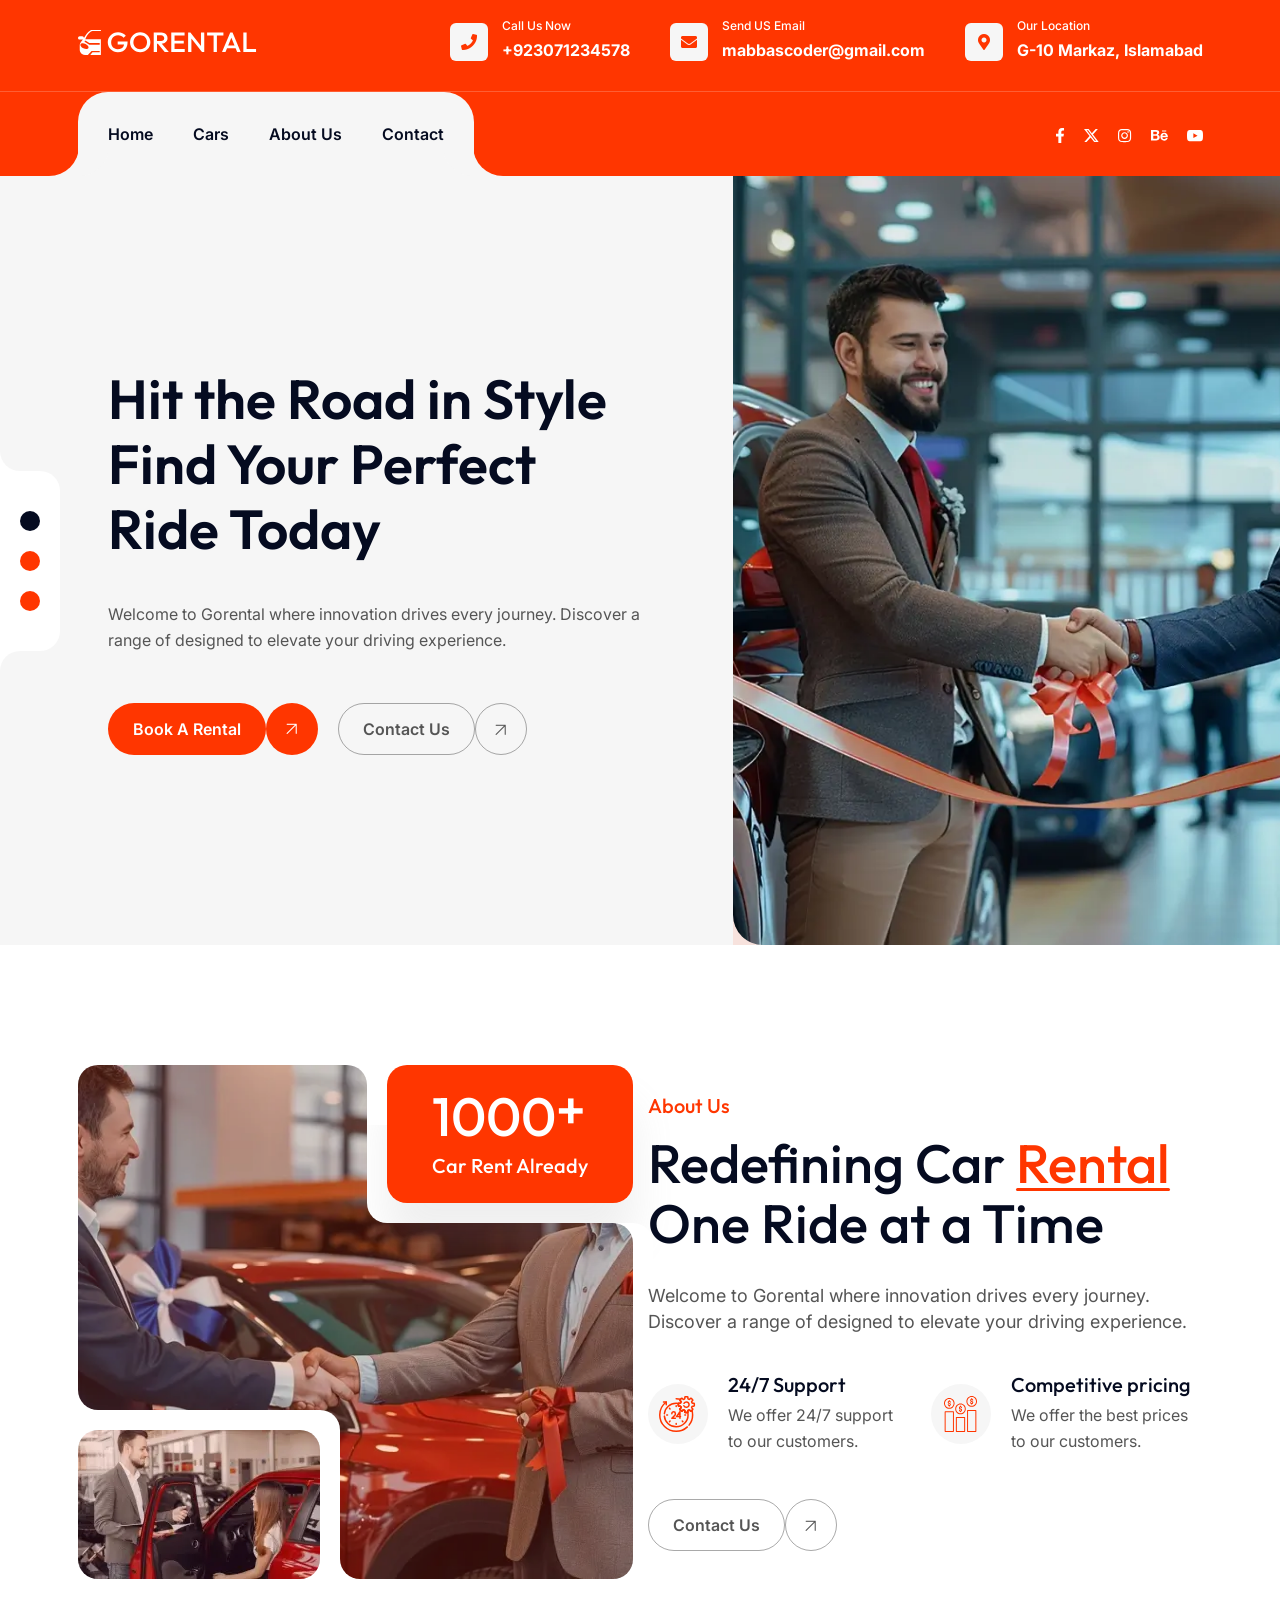
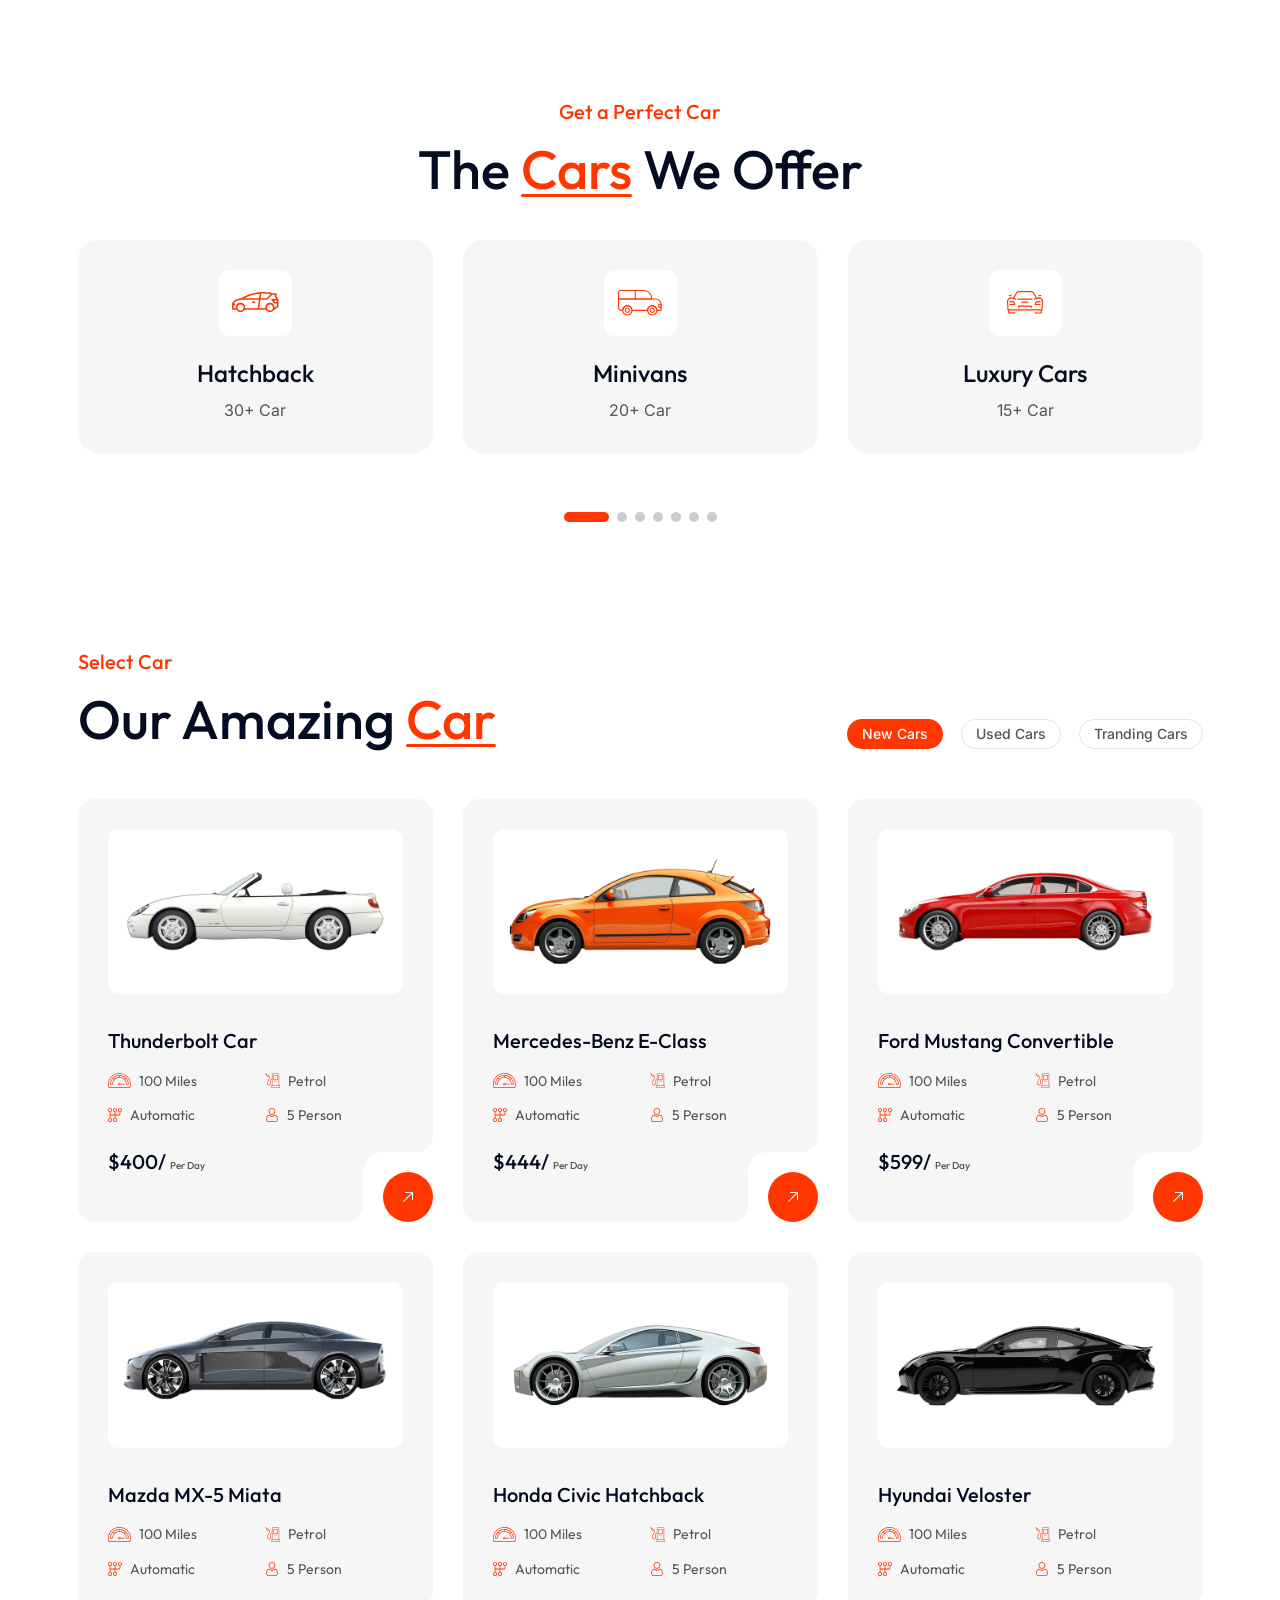
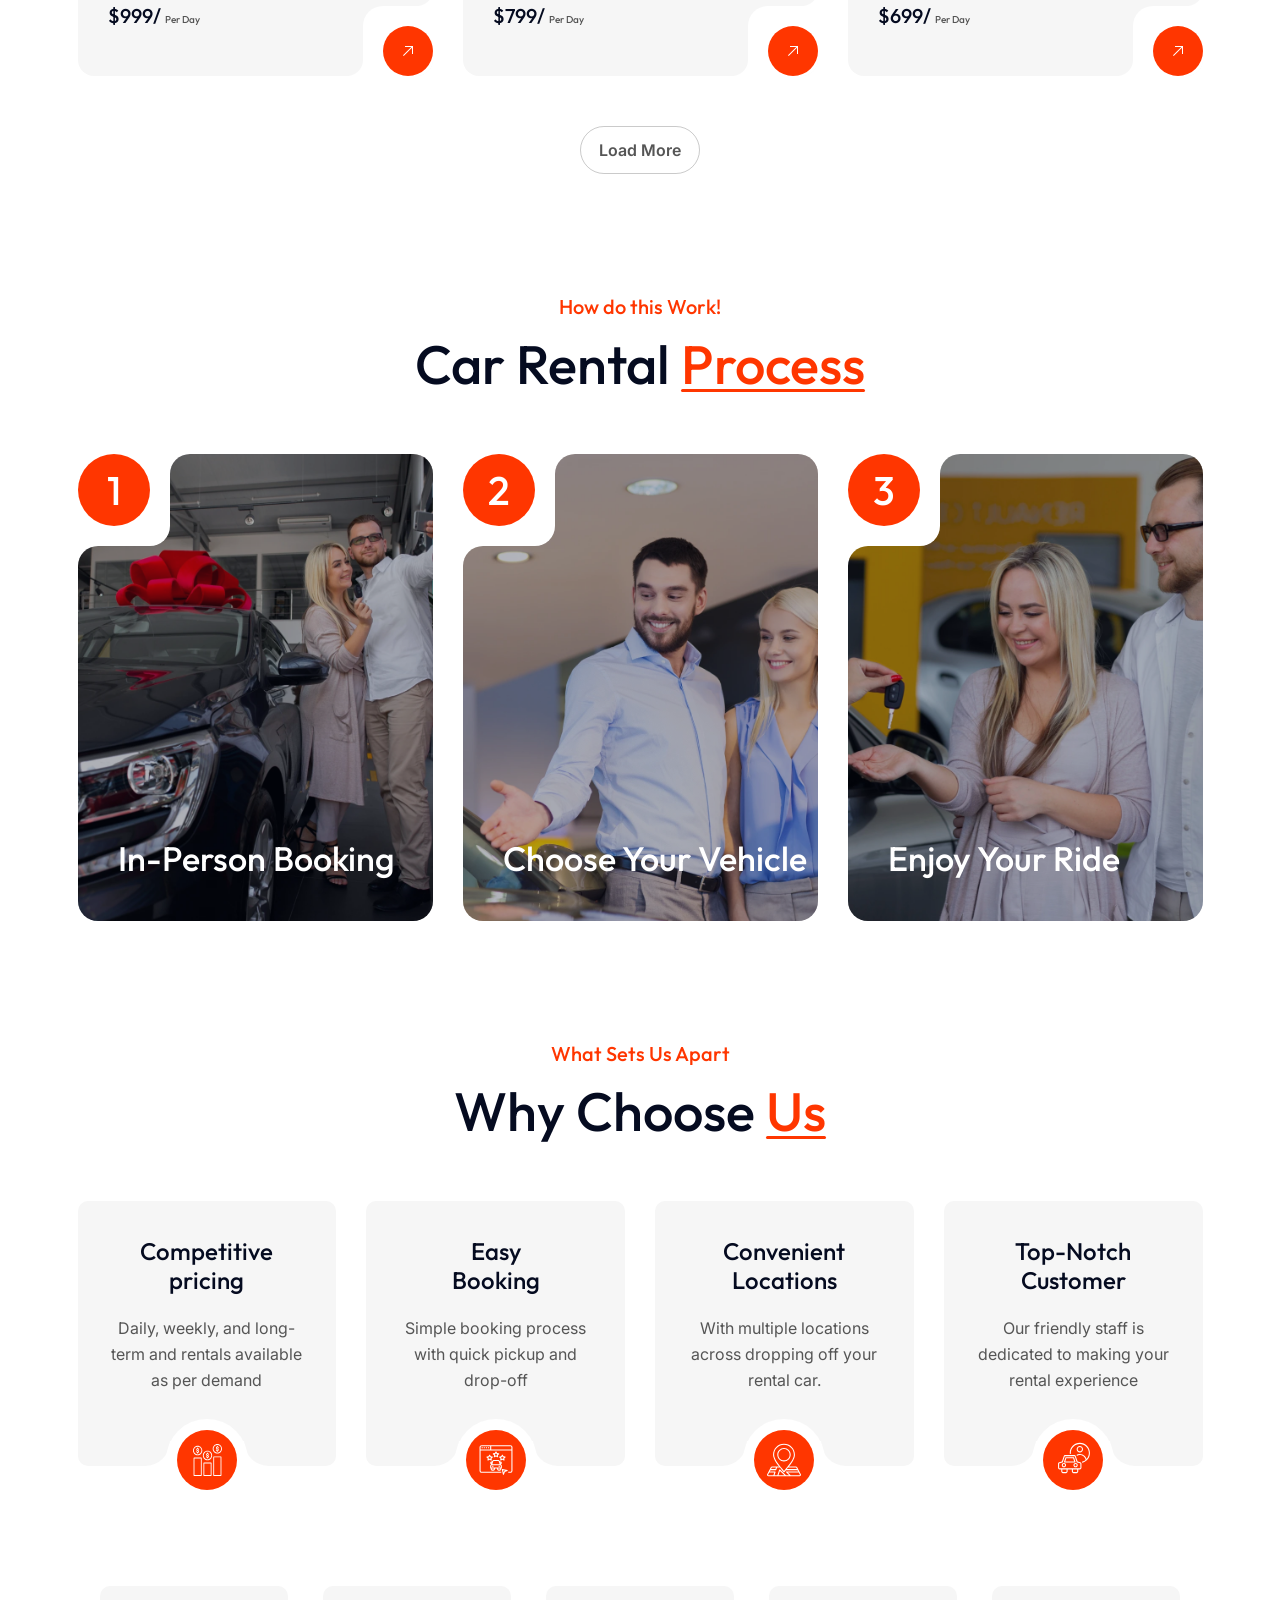
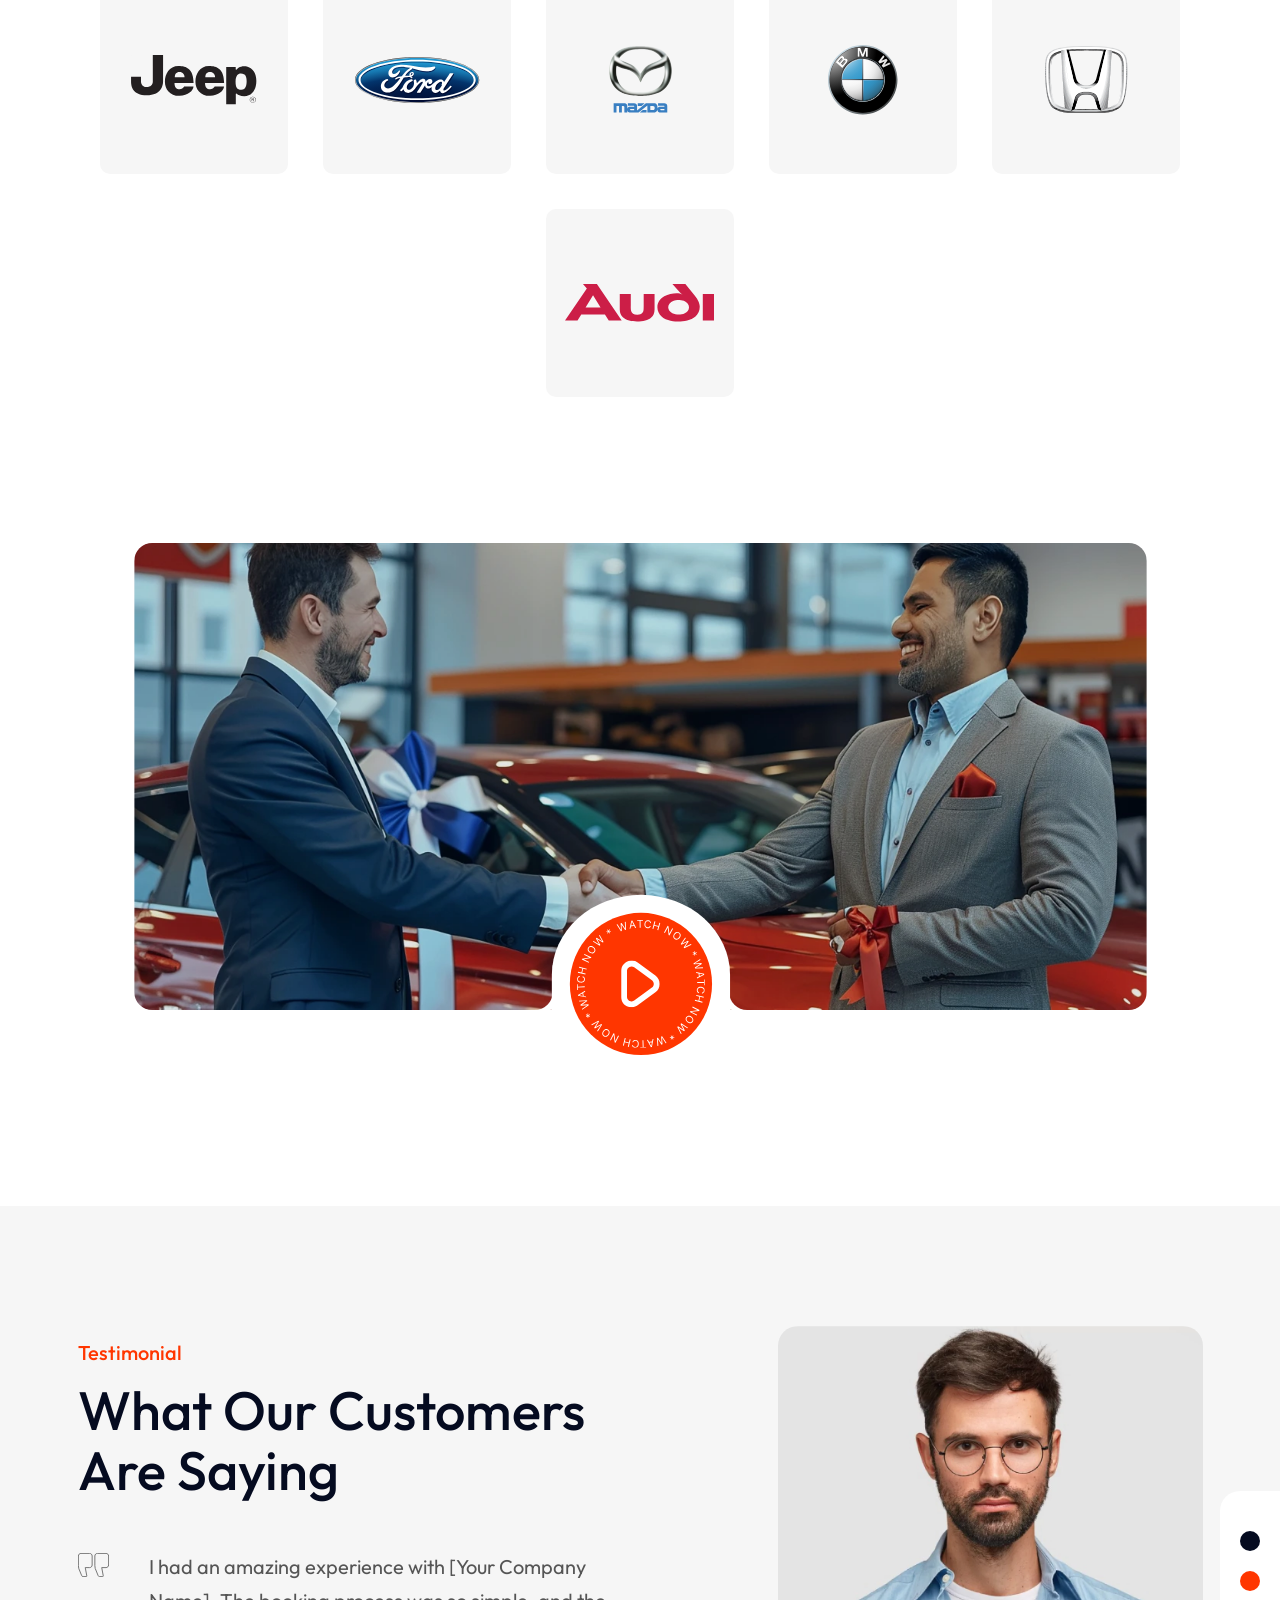
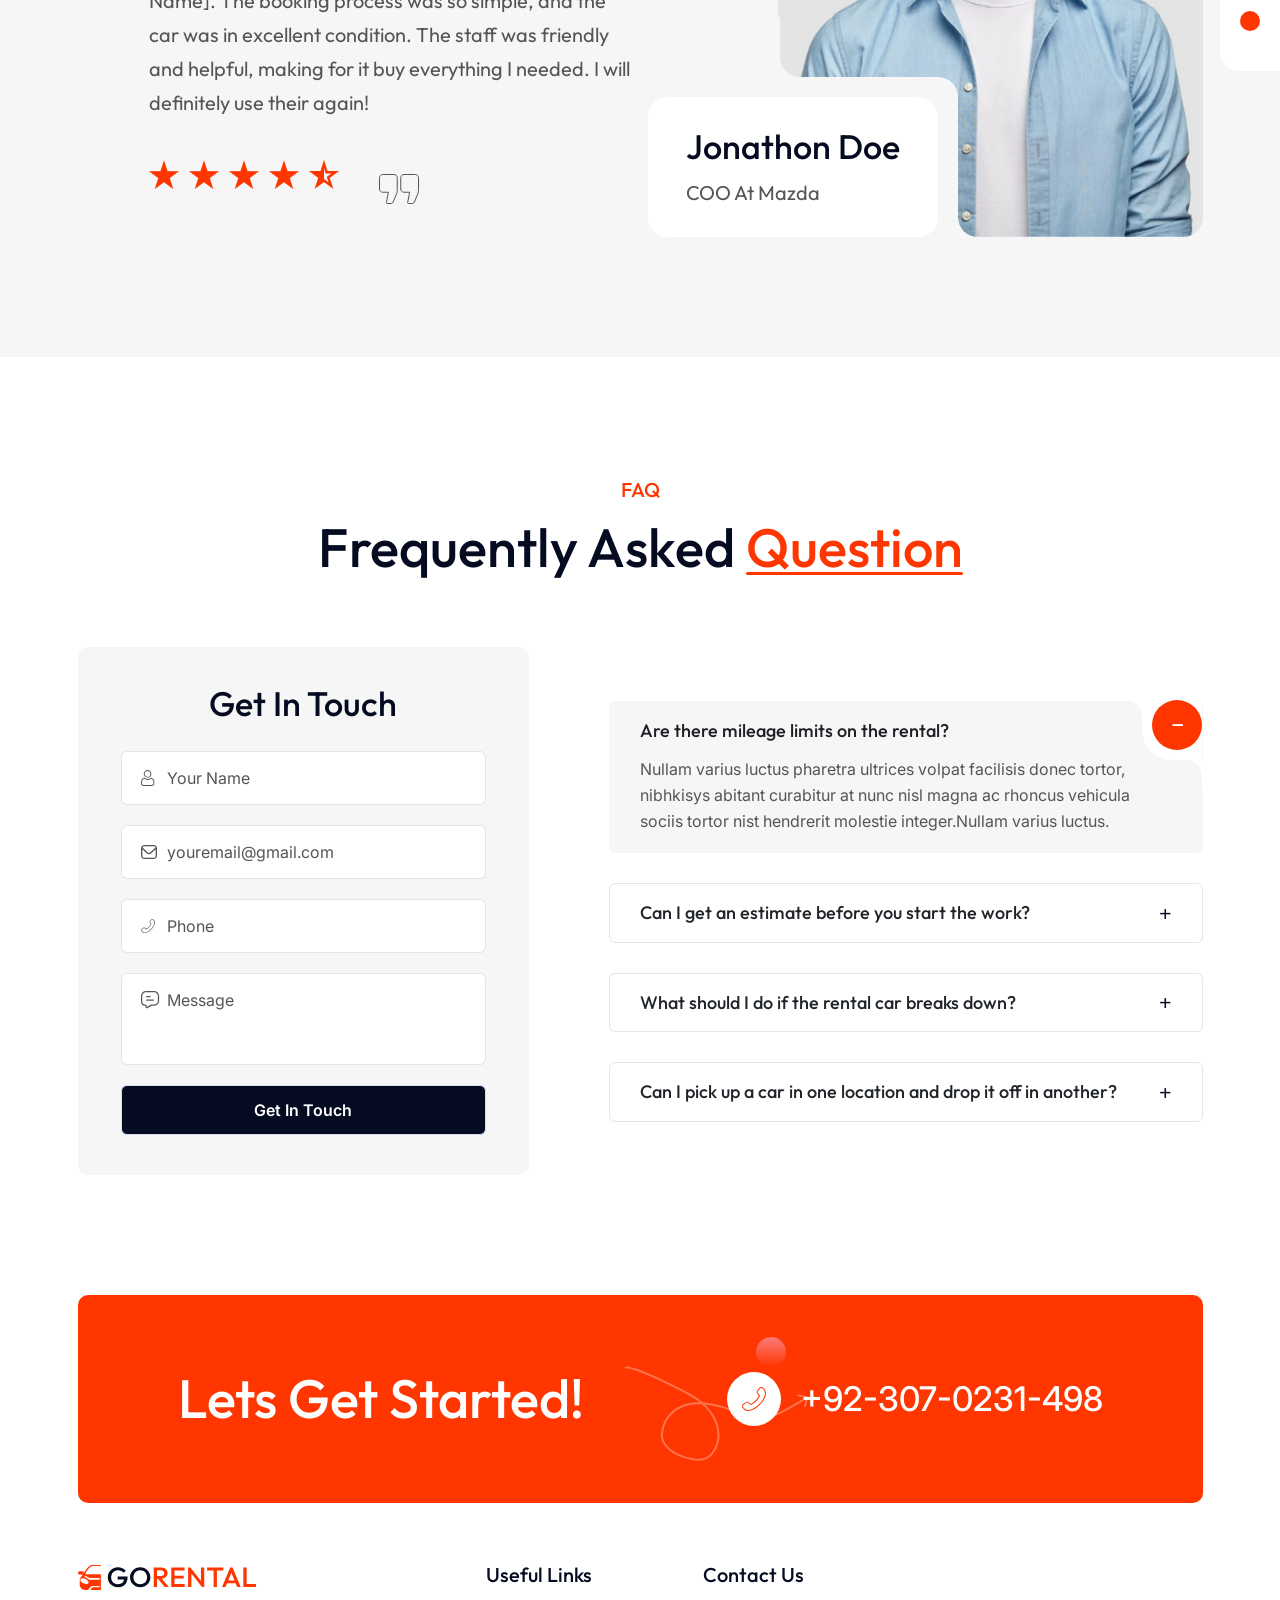
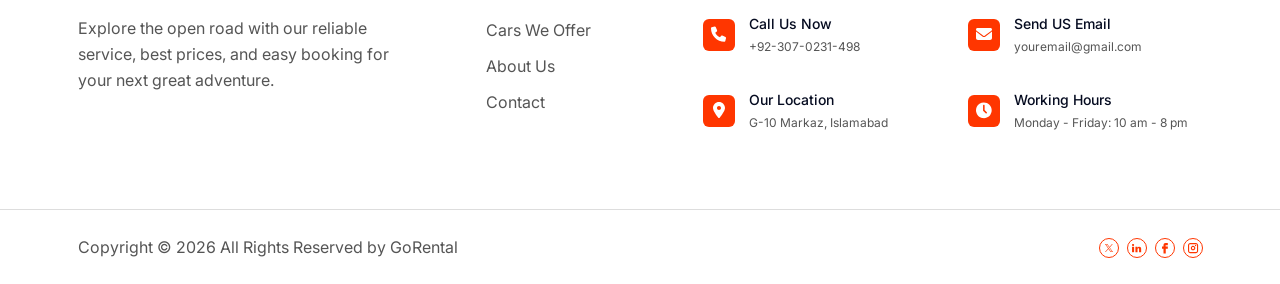
==== index.html @ 8848d8da "optimized folder str" ====
<!DOCTYPE html>
<html lang="en">

<head>
    <meta charset="UTF-8">
    <meta name="viewport" content="width=device-width, initial-scale=1.0">
    <meta name="description"
        content="Your trusted source for expert healthcare services and car information. Providing personalized care, advanced treatments, and reliable car dealing to help you achieve better health.">
    <link rel="shortcut icon" type="image/x-icon" href="images/fav.svg">
    <title>Rent a Car Services</title>
    <link rel="stylesheet" href="css/plugins.css">
    <link rel="stylesheet" href="css/magnifying-popup.css">
    <link rel="stylesheet" href="css/bootstrap.min.css">
    <link rel="stylesheet" href="css/rt-icon.css">
    <link rel="stylesheet" href="css/style.css">
</head>

<body class="home-one">
    <div class="loader-wrapper">
        <div class="loader">
        </div>
        <div class="loader-section section-left"></div>
        <div class="loader-section section-right"></div>
    </div>
    <div id="anywhere-home">
    </div>
    <!-- progress area start -->
    <div class="progress-wrap">
        <svg class="progress-circle svg-content" width="100%" height="100%" viewBox="-1 -1 102 102">
            <path d="M50,1 a49,49 0 0,1 0,98 a49,49 0 0,1 0,-98"
                style="transition: stroke-dashoffset 10ms linear 0s; stroke-dasharray: 307.919, 307.919; stroke-dashoffset: 307.919;">
            </path>
        </svg>
    </div>
    <!-- progress area end -->
    <!-- header area start -->
    <header class="header-one header-two bg-primary header--sticky">
        <div class="header-top">
            <div class="container">
                <div class="inner">
                    <div class="logo-area">
                        <a href="index.html"><img src="images/logo/logo-white.svg" width="180" alt=""></a>
                    </div>
                    <div class="get-touch-area">
                        <div class="map-area">
                            <div class="icon">
                                <i class="fa-sharp fa-solid fa-phone"></i>
                            </div>
                            <div class="text">
                                <p>Call Us Now</p>
                                <a href="tel:923071234578">+923071234578</a>
                            </div>
                        </div>
                        <div class="map-area">
                            <div class="icon">
                                <i class="fa-solid fa-envelope"></i>
                            </div>
                            <div class="text">
                                <p>Send US Email</p>
                                <a
                                    href="mailto:mabbascoder@gmail.com?subject=I want to rent a car!&body=Hello Sir! I want to rent a Car Name for a family. Is it available?">mabbascoder@gmail.com</a>
                            </div>
                        </div>
                        <div class="map-area">
                            <div class="icon">
                                <i class="fa-sharp fa-solid fa-location-dot"></i>
                            </div>
                            <div class="text">
                                <p>Our Location</p>
                                <a href="#">G-10 Markaz, Islamabad</a>
                            </div>
                        </div>
                    </div>
                </div>
            </div>
        </div>
        <div class="container">
            <div class="row">
                <div class="col-lg-12">
                    <div class="header-wrapper-area">
                        <div class="header-right d-block">
                            <div class="bottom d-flex align-items-center justify-content-between">
                                <div class="logo-area">
                                    <a href="index.html"><img src="images/logo/logo-white.svg" width="180" alt=""></a>
                                </div>
                                <div class="nav-area">
                                    <ul class="">
                                        <li class="main-nav">
                                            <a class="main-menu" href="index.html">Home</a>
                                        </li>
                                        <li class="main-nav">
                                            <a class="main-menu" href="cars.html">Cars</a>
                                        </li>
                                        <li class="main-nav">
                                            <a class="main-menu" href="about.html">About Us</a>
                                        </li>
                                        <li class="main-nav"><a class="main-menu main-menu-ls"
                                                href="contact.html">Contact</a></li>
                                    </ul>
                                </div>
                                <div class="bottom-right">
                                    <div class="social-area-transparent">
                                        <ul class="header-social">
                                            <li><a href="#"><img src="images/icon/facebook-w.svg" alt=""></a></li>
                                            <li><a href="#"><img src="images/icon/twitter-x-w.svg" alt=""></a></li>
                                            <li><a href="#"><img src="images/icon/linkedin-w.svg" alt=""></a></li>
                                            <li><a href="#"><img src="images/icon/behance.svg" alt=""></a></li>
                                            <li><a href="#"><img src="images/icon/youtube.svg" alt=""></a></li>
                                        </ul>
                                    </div>
                                    <div class="menu-btn" id="menu-btn">
                                        <i class="fa-sharp fa-regular fa-bars"></i>
                                    </div>
                                </div>
                            </div>
                        </div>
                    </div>
                </div>
            </div>
        </div>
    </header>
    <!-- header area end -->

    <!-- rts banner area start -->
    <section class="rts-banner-area banner-two">
        <div class="container">
            <div class="rts-banner-content-area">
                <div class="row gy-5 gy-lg-0 align-items-center">
                    <div class="col-lg-6 order-2 order-lg-0">
                        <div class="banner-content-area">
                            <h1 class="banner-title" data-wow-delay="0.2">Hit the Road in Style Find Your Perfect Ride
                                Today</h1>
                            <p class="desc">Welcome to Gorental where innovation drives every journey. Discover a range
                                of designed to elevate your driving experience.</p>
                            <div class="banner-btn-area" data-wow-delay="0.6s">
                                <a href="contact.html" class="rts__btn">
                                    <div class="rts__btn__wrap">
                                        <span class="rts__btn__txt-one">Book A Rental</span>
                                        <span class="rts__btn__txt-two">Book A Rental</span>
                                    </div>
                                    <div class="rts__btn__icon">
                                        <span class="rts__btn__icon-one"><i class="fa-light fa-arrow-right"></i></span>
                                        <span class="rts__btn__icon-two"><i class="fa-light fa-arrow-right"></i></span>
                                    </div>
                                </a>
                                <a href="contact.html" class="rts__btn hover-btn-two">
                                    <div class="rts__btn__wrap two">
                                        <span class="rts__btn__txt-one">Contact Us</span>
                                        <span class="rts__btn__txt-two">Contact Us</span>
                                    </div>
                                    <div class="rts__btn__icon two">
                                        <span class="rts__btn__icon-one"><i class="fa-light fa-arrow-right"></i></span>
                                        <span class="rts__btn__icon-two"><i class="fa-light fa-arrow-right"></i></span>
                                    </div>
                                </a>
                            </div>
                        </div>
                    </div>
                    <div class="col-lg-6">
                        <div class="banner-image-area">
                            <div class="swiper rts-banner-image-slider">
                                <div class="swiper-wrapper">
                                    <div class="swiper-slide">
                                        <div class="rts-hero-banner banner-bg" data-bg-src="images/banner/4.webp">
                                        </div>
                                    </div>
                                    <div class="swiper-slide">
                                        <div class="rts-hero-banner banner-bg" data-bg-src="images/banner/5.webp">
                                        </div>
                                    </div>
                                    <div class="swiper-slide">
                                        <div class="rts-hero-banner banner-bg" data-bg-src="images/banner/4.webp">
                                        </div>
                                    </div>
                                </div>
                            </div>
                            <div class="bg-inner">
                                <div class="inner-shape"></div>
                            </div>
                        </div>
                    </div>
                </div>
            </div>
        </div>
        <div class="rts-banner-pagination-wrapper">
            <div class="rts-banner-dots"></div>
            <div class="inner-banner">
            </div>
        </div>
    </section>
    <!-- rts banner area end -->

    <!-- rts about area start -->
    <section class="rts-about-area rts-section-gap">
        <div class="container">
            <div class="section-inner">
                <div class="row gy-5 gy-lg-0 align-items-center">
                    <div class="col-lg-6">
                        <div class="about-letf-image-area-two">
                            <div class="about-counter-area">
                                <div class="inner">
                                    <h2 class="counter-no"><span class="counter">1000</span><span
                                            class="count-plus">+</span></h2>
                                    <p>Car Rent Already</p>
                                </div>
                            </div>
                            <div class="about-image-area">
                                <img src="images/about/2.webp" alt="">
                            </div>
                            <div class="inner-image-sm">
                                <div class="inner-image">
                                    <div class="overlay-image">
                                        <img src="images/about/3.webp" alt="">
                                    </div>
                                </div>
                            </div>
                        </div>
                    </div>
                    <div class="col-lg-6">
                        <div class="about-right-content-area">
                            <div class="rts-section-title">
                                <span class="subtitle wow fadeInUp" data-wow-delay="0.1s">About Us</span>
                                <h2 class="heading-title">Redefining Car <span>Rental</span> <br> One
                                    Ride at a Time</h2>
                            </div>
                            <p class="desc wow fadeInUp" data-wow-delay="0.2s">
                                Welcome to Gorental where innovation drives every journey. Discover a range of designed
                                to elevate your driving experience.
                            </p>
                            <div class="about-item-wrapper mt--30">
                                <div class="single-item wow fadeInUp" data-wow-delay="0.4s">
                                    <div class="icon">
                                        <img src="images/icon/support.svg" alt="icon">
                                    </div>
                                    <div class="content">
                                        <h3 class="title">24/7 Support</h3>
                                        <p>We offer 24/7 support to our customers.</p>
                                    </div>
                                </div>
                                <div class="single-item wow fadeInUp" data-wow-delay="0.6s">
                                    <div class="icon">
                                        <img src="images/icon/dollar-chart.svg" alt="icon">
                                    </div>
                                    <div class="content">
                                        <h3 class="title">Competitive pricing</h3>
                                        <p>We offer the best prices to our customers.</p>
                                    </div>
                                </div>
                            </div>
                            <a href="contact.html" class="rts__btn mt--45">
                                <div class="rts__btn__wrap">
                                    <span class="rts__btn__txt-one">Contact Us</span>
                                    <span class="rts__btn__txt-two">Contact Us</span>
                                </div>
                                <div class="rts__btn__icon">
                                    <span class="rts__btn__icon-one"><i class="fa-light fa-arrow-right"></i></span>
                                    <span class="rts__btn__icon-two"><i class="fa-light fa-arrow-right"></i></span>
                                </div>
                            </a>
                        </div>
                    </div>
                </div>
            </div>
        </div>
    </section>
    <!-- rts about area end -->

    <!-- rts category area start -->
    <section class="rts-category-area rts-section-gapBottom">
        <div class="container">
            <div class="rts-section-title text-center">
                <span class="subtitle wow fadeInUp" data-wow-delay="0.1s">Get a Perfect Car</span>
                <h2 class="heading-title">The <span>Cars</span> We Offer</h2>
            </div>
            <div class="rts-category-wrapper mt--40 mt_sm--30">
                <div class="swiper category-slider wow fadeInUp" data-wow-delay="0.2s">
                    <div class="swiper-wrapper">
                        <div class="swiper-slide">
                            <div class="single-category-item">
                                <div class="icon"><img src="images/icon/car-1.svg" alt="icon"></div>
                                <div class="content">
                                    <h3 class="title"><a href="cars.html">Hatchback</a></h3>
                                    <span class="sub-title">30+ Car</span>
                                </div>
                            </div>
                        </div>
                        <div class="swiper-slide">
                            <div class="single-category-item">
                                <div class="icon"><img src="images/icon/car-2.svg" alt="icon"></div>
                                <div class="content">
                                    <h3 class="title"><a href="cars.html">Minivans</a></h3>
                                    <span class="sub-title">20+ Car</span>
                                </div>
                            </div>
                        </div>
                        <div class="swiper-slide">
                            <div class="single-category-item">
                                <div class="icon"><img src="images/icon/car-3.svg" alt="icon"></div>
                                <div class="content">
                                    <h3 class="title"><a href="cars.html">Luxury Cars</a></h3>
                                    <span class="sub-title">15+ Car</span>
                                </div>
                            </div>
                        </div>
                        <div class="swiper-slide">
                            <div class="single-category-item">
                                <div class="icon"><img src="images/icon/car-4.svg" alt="icon"></div>
                                <div class="content">
                                    <h3 class="title"><a href="cars.html">Sedans</a></h3>
                                    <span class="sub-title">25+ Car</span>
                                </div>
                            </div>
                        </div>
                        <div class="swiper-slide">
                            <div class="single-category-item">
                                <div class="icon"><img src="images/icon/car-5.svg" alt="icon"></div>
                                <div class="content">
                                    <h3 class="title"><a href="cars.html">Convertible</a></h3>
                                    <span class="sub-title">55+ Car</span>
                                </div>
                            </div>
                        </div>
                        <div class="swiper-slide">
                            <div class="single-category-item">
                                <div class="icon"><img src="images/icon/car-6.svg" alt="icon"></div>
                                <div class="content">
                                    <h3 class="title"><a href="cars.html">Sports Car</a></h3>
                                    <span class="sub-title">35+ Car</span>
                                </div>
                            </div>
                        </div>
                        <div class="swiper-slide">
                            <div class="single-category-item">
                                <div class="icon"><img src="images/icon/car-4.svg" alt="icon"></div>
                                <div class="content">
                                    <h3 class="title"><a href="cars.html">Sedans</a></h3>
                                    <span class="sub-title">25+ Car</span>
                                </div>
                            </div>
                        </div>
                    </div>
                    <div class="rts-category-pagination"></div>
                </div>
            </div>
        </div>
    </section>
    <!-- rts category area end -->

    <!-- rts car list area start -->
    <section class="rts-car-list-area rts-section-gapBottom">
        <div class="container">
            <div class="rts-section-title-area">
                <div class="rts-section-title">
                    <span class="subtitle wow fadeInUp" data-wow-delay="0.1s">Select Car</span>
                    <h2 class="heading-title mb-0">Our Amazing <span>Car</span></h2>
                </div>
                <div class="rts-button-group filters-button-group wow fadeInUp" data-wow-delay="0.2s">
                    <button class="button is-checked" data-filter="*">New Cars</button>
                    <button class="button" data-filter=".usedcard">Used Cars</button>
                    <button class="button" data-filter=".tranding">Tranding Cars</button>
                </div>
            </div>
            <div class="ms-portfolio-filter-area main-isotop">
                <div class="rts-car-list-wrapper mt--50 mt_sm--30">
                    <div class="filter row g-5 rts-rs-0 portfolio-feed personal wow fadeInUp" data-wow-delay="0.4s">
                        <div class="flash grid-item-p element-item transition tranding col-lg-4 col-md-6"
                            data-category="transition">
                            <div class="single-car-list-item">
                                <div class="car-image">
                                    <a href="car-single.html"><img src="images/car-list/1.webp" alt="car"></a>
                                </div>
                                <div class="content">
                                    <h3 class="title"><a href="car-single.html">Thunderbolt Car</a></h3>
                                    <ul class="car-list-service">
                                        <li><img src="images/car-list/icon/1.svg" alt="icon"><span>100
                                                Miles</span></li>
                                        <li><img src="images/car-list/icon/2.svg" alt="icon"><span>Petrol</span>
                                        </li>
                                        <li><img src="images/car-list/icon/3.svg" alt="icon"><span>Automatic</span></li>
                                        <li><img src="images/car-list/icon/4.svg" alt="icon"><span>5
                                                Person</span></li>
                                    </ul>
                                    <div class="car-price">
                                        $400/
                                        <span class="price-tag">Per Day</span>
                                    </div>
                                </div>
                                <div class="inner">
                                    <a href="car-single.html" class="link-icon">
                                        <svg width="10" height="10" viewBox="0 0 10 10" fill="none"
                                            xmlns="http://www.w3.org/2000/svg">
                                            <path d="M2 0V1H8.295L0 9.295L0.705 10L9 1.705V8H10V0H2Z" fill="white">
                                            </path>
                                        </svg>
                                    </a>
                                </div>
                            </div>
                        </div>
                        <div class="flash grid-item-p element-item transition usedcard col-lg-4 col-md-6"
                            data-category="transition">
                            <div class="single-car-list-item">
                                <div class="car-image">
                                    <a href="car-single.html"><img src="images/car-list/2.webp" alt="car"></a>
                                </div>
                                <div class="content">
                                    <h3 class="title"><a href="car-single.html">Mercedes-Benz E-Class</a></h3>
                                    <ul class="car-list-service">
                                        <li><img src="images/car-list/icon/1.svg" alt="icon"><span>100
                                                Miles</span></li>
                                        <li><img src="images/car-list/icon/2.svg" alt="icon"><span>Petrol</span>
                                        </li>
                                        <li><img src="images/car-list/icon/3.svg" alt="icon"><span>Automatic</span></li>
                                        <li><img src="images/car-list/icon/4.svg" alt="icon"><span>5
                                                Person</span></li>
                                    </ul>
                                    <div class="car-price">
                                        $444/
                                        <span class="price-tag">Per Day</span>
                                    </div>
                                </div>
                                <div class="inner">
                                    <a href="car-single.html" class="link-icon">
                                        <svg width="10" height="10" viewBox="0 0 10 10" fill="none"
                                            xmlns="http://www.w3.org/2000/svg">
                                            <path d="M2 0V1H8.295L0 9.295L0.705 10L9 1.705V8H10V0H2Z" fill="white">
                                            </path>
                                        </svg>
                                    </a>
                                </div>
                            </div>
                        </div>
                        <div class="flash grid-item-p element-item transition tranding col-lg-4 col-md-6"
                            data-category="transition">
                            <div class="single-car-list-item">
                                <div class="car-image">
                                    <a href="car-single.html"><img src="images/car-list/3.webp" alt="car"></a>
                                </div>
                                <div class="content">
                                    <h3 class="title"><a href="car-single.html">Ford Mustang Convertible</a></h3>
                                    <ul class="car-list-service">
                                        <li><img src="images/car-list/icon/1.svg" alt="icon"><span>100
                                                Miles</span></li>
                                        <li><img src="images/car-list/icon/2.svg" alt="icon"><span>Petrol</span>
                                        </li>
                                        <li><img src="images/car-list/icon/3.svg" alt="icon"><span>Automatic</span></li>
                                        <li><img src="images/car-list/icon/4.svg" alt="icon"><span>5
                                                Person</span></li>
                                    </ul>
                                    <div class="car-price">
                                        $599/
                                        <span class="price-tag">Per Day</span>
                                    </div>
                                </div>
                                <div class="inner">
                                    <a href="car-single.html" class="link-icon">
                                        <svg width="10" height="10" viewBox="0 0 10 10" fill="none"
                                            xmlns="http://www.w3.org/2000/svg">
                                            <path d="M2 0V1H8.295L0 9.295L0.705 10L9 1.705V8H10V0H2Z" fill="white">
                                            </path>
                                        </svg>
                                    </a>
                                </div>
                            </div>
                        </div>
                        <div class="flash grid-item-p element-item transition usedcard col-lg-4 col-md-6"
                            data-category="transition">
                            <div class="single-car-list-item">
                                <div class="car-image">
                                    <a href="car-single.html"><img src="images/car-list/4.webp" alt="car"></a>
                                </div>
                                <div class="content">
                                    <h3 class="title"><a href="car-single.html">Mazda MX-5 Miata</a></h3>
                                    <ul class="car-list-service">
                                        <li><img src="images/car-list/icon/1.svg" alt="icon"><span>100
                                                Miles</span></li>
                                        <li><img src="images/car-list/icon/2.svg" alt="icon"><span>Petrol</span>
                                        </li>
                                        <li><img src="images/car-list/icon/3.svg" alt="icon"><span>Automatic</span></li>
                                        <li><img src="images/car-list/icon/4.svg" alt="icon"><span>5
                                                Person</span></li>
                                    </ul>
                                    <div class="car-price">
                                        $999/
                                        <span class="price-tag">Per Day</span>
                                    </div>
                                </div>
                                <div class="inner">
                                    <a href="car-single.html" class="link-icon">
                                        <svg width="10" height="10" viewBox="0 0 10 10" fill="none"
                                            xmlns="http://www.w3.org/2000/svg">
                                            <path d="M2 0V1H8.295L0 9.295L0.705 10L9 1.705V8H10V0H2Z" fill="white">
                                            </path>
                                        </svg>
                                    </a>
                                </div>
                            </div>
                        </div>
                        <div class="flash grid-item-p element-item transition tranding col-lg-4 col-md-6"
                            data-category="transition">
                            <div class="single-car-list-item">
                                <div class="car-image">
                                    <a href="car-single.html"><img src="images/car-list/5.webp" alt="car"></a>
                                </div>
                                <div class="content">
                                    <h3 class="title"><a href="car-single.html">Honda Civic Hatchback</a></h3>
                                    <ul class="car-list-service">
                                        <li><img src="images/car-list/icon/1.svg" alt="icon"><span>100
                                                Miles</span></li>
                                        <li><img src="images/car-list/icon/2.svg" alt="icon"><span>Petrol</span>
                                        </li>
                                        <li><img src="images/car-list/icon/3.svg" alt="icon"><span>Automatic</span></li>
                                        <li><img src="images/car-list/icon/4.svg" alt="icon"><span>5
                                                Person</span></li>
                                    </ul>
                                    <div class="car-price">
                                        $799/
                                        <span class="price-tag">Per Day</span>
                                    </div>
                                </div>
                                <div class="inner">
                                    <a href="car-single.html" class="link-icon">
                                        <svg width="10" height="10" viewBox="0 0 10 10" fill="none"
                                            xmlns="http://www.w3.org/2000/svg">
                                            <path d="M2 0V1H8.295L0 9.295L0.705 10L9 1.705V8H10V0H2Z" fill="white">
                                            </path>
                                        </svg>
                                    </a>
                                </div>
                            </div>
                        </div>
                        <div class="flash grid-item-p element-item transition usedcard col-lg-4 col-md-6"
                            data-category="transition">
                            <div class="single-car-list-item">
                                <div class="car-image">
                                    <a href="car-single.html"><img src="images/car-list/6.webp" alt="car"></a>
                                </div>
                                <div class="content">
                                    <h3 class="title"><a href="car-single.html">Hyundai Veloster</a></h3>
                                    <ul class="car-list-service">
                                        <li><img src="images/car-list/icon/1.svg" alt="icon"><span>100
                                                Miles</span></li>
                                        <li><img src="images/car-list/icon/2.svg" alt="icon"><span>Petrol</span>
                                        </li>
                                        <li><img src="images/car-list/icon/3.svg" alt="icon"><span>Automatic</span></li>
                                        <li><img src="images/car-list/icon/4.svg" alt="icon"><span>5
                                                Person</span></li>
                                    </ul>
                                    <div class="car-price">
                                        $699/
                                        <span class="price-tag">Per Day</span>
                                    </div>
                                </div>
                                <div class="inner">
                                    <a href="car-single.html" class="link-icon">
                                        <svg width="10" height="10" viewBox="0 0 10 10" fill="none"
                                            xmlns="http://www.w3.org/2000/svg">
                                            <path d="M2 0V1H8.295L0 9.295L0.705 10L9 1.705V8H10V0H2Z" fill="white">
                                            </path>
                                        </svg>
                                    </a>
                                </div>
                            </div>
                        </div>
                    </div>
                    <div class="rts-btn-wrapper">
                        <a href="cars.html" class="rts__btn btn-primary">Load More</a>
                    </div>
                </div>
            </div>
        </div>
    </section>
    <!-- rts rental fleet area end -->

    <!-- rts process area start -->
    <section class="rts-process-area rts-section-gapBottom">
        <div class="container">
            <div class="rts-section-title text-center">
                <span class="subtitle wow fadeInUp" data-wow-delay="0.1s">How do this Work!</span>
                <h2 class="heading-title">Car Rental <span>Process</span></h2>
            </div>
            <div class="rts-process-item-wrapper mt--60 mt_sm--30">
                <div class="row g-5">
                    <div class="col-lg-4 col-md-6">
                        <div class="single-process-item wow fadeInUp" data-wow-delay="0.2s">
                            <div class="image-area">
                                <a href="#"><img src="images/process/1.webp" alt="image"></a>
                            </div>
                            <div class="content">
                                <h3 class="title"><a href="#">In-Person Booking</a></h3>
                            </div>
                            <div class="inner">
                                <span class="count">1</span>
                            </div>
                        </div>
                    </div>
                    <div class="col-lg-4 col-md-6">
                        <div class="single-process-item wow fadeInUp" data-wow-delay="0.4s">
                            <div class="image-area">
                                <a href="#"><img src="images/process/2.webp" alt="image"></a>
                            </div>
                            <div class="content">
                                <h3 class="title"><a href="#">Choose Your Vehicle</a></h3>
                            </div>
                            <div class="inner">
                                <span class="count">2</span>
                            </div>
                        </div>
                    </div>
                    <div class="col-lg-4 col-md-6">
                        <div class="single-process-item wow fadeInUp" data-wow-delay="0.6s">
                            <div class="image-area">
                                <a href="#"><img src="images/process/3.webp" alt="image"></a>
                            </div>
                            <div class="content">
                                <h3 class="title"><a href="#">Enjoy Your Ride</a></h3>
                            </div>
                            <div class="inner">
                                <span class="count">3</span>
                            </div>
                        </div>
                    </div>

                </div>
            </div>
        </div>
    </section>
    <!-- rts process area end -->

    <!-- rts why choose area start -->
    <section class="rts-why-choose-area rts-section-gap-Bottom" id="why-choose-us">
        <div class="container">
            <div class="rts-section-title text-center">
                <span class="subtitle wow fadeInUp" data-wow-delay="0.1s">What Sets Us Apart</span>
                <h2 class="heading-title">Why Choose <span>Us</span></h2>
            </div>
            <div class="why-choose-wrapper mt--60 mt_sm--30">
                <div class="row g-5">
                    <div class="col-xl-3 col-lg-6 col-md-6">
                        <div class="why-choose-item wow fadeInUp" data-wow-delay="0.2s">
                            <div class="content">
                                <h3 class="title">Competitive pricing</h3>
                                <p class="desc">Daily, weekly, and long-term and rentals available as per demand</p>
                            </div>
                            <div class="icon">
                                <img src="images/icon/why-1.svg" alt="icon">
                                <div class="bottom-left-shape"></div>
                                <div class="bottom-right-shape"></div>
                            </div>
                        </div>
                    </div>
                    <div class="col-xl-3 col-lg-6 col-md-6">
                        <div class="why-choose-item wow fadeInUp" data-wow-delay="0.4s">
                            <div class="content">
                                <h3 class="title">Easy<br>Booking</h3>
                                <p class="desc">Simple booking process with quick pickup and drop-off</p>
                            </div>
                            <div class="icon">
                                <img src="images/icon/why-2.svg" alt="icon">
                                <div class="bottom-left-shape"></div>
                                <div class="bottom-right-shape"></div>
                            </div>
                        </div>
                    </div>
                    <div class="col-xl-3 col-lg-6 col-md-6">
                        <div class="why-choose-item wow fadeInUp" data-wow-delay="0.6s">
                            <div class="content">
                                <h3 class="title">Convenient Locations</h3>
                                <p class="desc">With multiple locations across dropping off your rental car.</p>
                            </div>
                            <div class="icon">
                                <img src="images/icon/why-3.svg" alt="icon">
                                <div class="bottom-left-shape"></div>
                                <div class="bottom-right-shape"></div>
                            </div>
                        </div>
                    </div>
                    <div class="col-xl-3 col-lg-6 col-md-6">
                        <div class="why-choose-item wow fadeInUp" data-wow-delay="0.8s">
                            <div class="content">
                                <h3 class="title">Top-Notch Customer</h3>
                                <p class="desc">Our friendly staff is dedicated to making your rental
                                    experience</p>
                            </div>
                            <div class="icon">
                                <img src="images/icon/why-4.svg" alt="icon">
                                <div class="bottom-left-shape"></div>
                                <div class="bottom-right-shape"></div>
                            </div>
                        </div>
                    </div>
                </div>
            </div>
        </div>
    </section>
    <!-- rts why choose area end -->

    <!-- rts brand area start -->
    <div class="rts-brand-area rts-section-gap">
        <div class="container">
            <div class="rts-brand-wrappper">
                <div class="single-brand wow fadinUp" data-wow-delay="0.2s">
                    <img src="images/brand/1.svg" alt="brand">
                </div>
                <div class="single-brand wow fadeInUp" data-wow-delay="0.4s">
                    <img src="images/brand/2.svg" alt="brand">
                </div>
                <div class="single-brand wow fadeInUp" data-wow-delay="0.6s">
                    <img src="images/brand/3.svg" alt="brand">
                </div>
                <div class="single-brand wow fadeInUp" data-wow-delay="0.8s">
                    <img src="images/brand/4.svg" alt="brand">
                </div>
                <div class="single-brand wow fadeInUp" data-wow-delay="1s">
                    <img src="images/brand/5.svg" alt="brand">
                </div>
                <div class="single-brand wow fadeInUp" data-wow-delay="1.2s">
                    <img src="images/brand/6.svg" alt="brand">
                </div>
            </div>
        </div>
    </div>
    <!-- rts brand area end -->

    <!-- rts video area start -->
    <div class="rts-video-area">
        <div class="container">
            <div class="rts-video-wrapper">
                <img src="images/video/2.webp" alt="video" class="video-images">
                <div class="inner-btn-area">
                    <a href="https://www.youtube.com/watch?v=pLYR53tuRp8" class="rts-play-btn popup-video">
                        <img src="images/video/text-circle.svg" alt="text-circle" class="text-circle">
                        <svg width="43" height="52" viewBox="0 0 43 52" fill="none" xmlns="http://www.w3.org/2000/svg">
                            <path
                                d="M38.0532 16.6998L18.3365 2.23298C16.6199 0.973038 14.5876 0.213544 12.4653 0.0388414C10.3431 -0.135861 8.21397 0.281064 6.31437 1.24332C4.41477 2.20558 2.81905 3.67551 1.70439 5.48988C0.58974 7.30426 -0.000221229 9.39207 2.15032e-05 11.5215V40.4551C-0.0040961 42.5854 0.583215 44.675 1.69654 46.4913C2.80987 48.3075 4.40551 49.779 6.30575 50.7419C8.20599 51.7048 10.3362 52.1214 12.4592 51.9451C14.5822 51.7689 16.6146 51.0067 18.33 49.7436L38.0575 35.2768C39.5169 34.2073 40.7037 32.809 41.5218 31.1952C42.3398 29.5814 42.7661 27.7976 42.7661 25.9883C42.7661 24.179 42.3398 22.3952 41.5218 20.7814C40.7037 19.1676 39.5169 17.7693 38.0575 16.6998H38.0532ZM34.2095 30.0356L14.4929 44.5025C13.7448 45.0522 12.859 45.3837 11.9339 45.4602C11.0087 45.5367 10.0805 45.3551 9.25231 44.9358C8.42413 44.5164 7.72846 43.8756 7.24258 43.0846C6.75671 42.2937 6.49967 41.3834 6.50002 40.4551V11.5215C6.49008 10.5918 6.74314 9.67832 7.23001 8.8863C7.71687 8.09429 8.41771 7.45603 9.25169 7.04515C9.95778 6.68262 10.7395 6.49183 11.5332 6.48832C12.5969 6.49356 13.6309 6.83902 14.4842 7.47415L34.2009 21.941C34.8367 22.407 35.3538 23.0163 35.7103 23.7195C36.0667 24.4227 36.2525 25.2 36.2525 25.9883C36.2525 26.7767 36.0667 27.5539 35.7103 28.2571C35.3538 28.9603 34.8367 29.5696 34.2009 30.0356H34.2095Z"
                                fill="white"></path>
                        </svg>
                    </a>
                </div>
            </div>
        </div>
    </div>
    <!-- rts video area end -->

    <!-- rts testimonials area start -->
    <section class="rts-testiomonials-area rts-section-gap bg-gray">
        <div class="container">
            <div class="slider-inner">
                <div class="row gy-5 gy-lg-0 align-items-center">
                    <div class="col-lg-6">
                        <div class="swiper rts-testimonials-content-slider">
                            <div class="swiper-wrapper">
                                <div class="swiper-slide">
                                    <div class="rts-testimonials-content-area rts-testimonials-content-two">
                                        <div class="rts-section-title">
                                            <span class="subtitle wow fadeInUp" data-wow-delay="0.1s">Testimonial</span>
                                            <h2 class="heading-title">What Our Customers <br> Are Saying</h2>
                                        </div>
                                        <div class="content-area">
                                            <div class="icon"><img src="images/testimonials/icon/qoute-sm-2.svg" alt="icon"></div>
                                            <div class="desc-star-area">
                                                <p class="desc">I had an amazing experience with [Your Company Name].
                                                    The booking process was so simple, and the car was in excellent
                                                    condition. The staff was friendly and helpful, making for it buy
                                                    everything I needed. I will definitely use their again!</p>
                                                <ul class="star-rating">
                                                    <li><i class="rt-icon-star"></i></li>
                                                    <li><i class="rt-icon-star"></i></li>
                                                    <li><i class="rt-icon-star"></i></li>
                                                    <li><i class="rt-icon-star"></i></li>
                                                    <li><i class="rt-icon-star-sharp-half-stroke"></i></li>
                                                </ul>
                                                <div class="qoute">
                                                    <img src="images/testimonials/icon/qoute-sm-3.svg" alt="icon">
                                                </div>
                                            </div>
                                        </div>
                                    </div>
                                </div>
                                <div class="swiper-slide">
                                    <div class="rts-testimonials-content-area rts-testimonials-content-two">
                                        <div class="rts-section-title">
                                            <span class="subtitle wow fadeInUp" data-wow-delay="0.1s">Testimonial</span>
                                            <h2 class="heading-title">What Our Customers <br> Are Saying</h2>
                                        </div>
                                        <div class="content-area">
                                            <div class="icon"><img src="images/testimonials/icon/qoute-sm-2.svg" alt="icon"></div>
                                            <div class="desc-star-area">
                                                <p class="desc">I had an amazing experience with [Your Company Name].
                                                    The booking process was so simple, and the car was in excellent
                                                    condition. The staff was friendly and helpful, making for it buy
                                                    everything I needed. I will definitely use their again!</p>
                                                <ul class="star-rating">
                                                    <li><i class="rt-icon-star"></i></li>
                                                    <li><i class="rt-icon-star"></i></li>
                                                    <li><i class="rt-icon-star"></i></li>
                                                    <li><i class="rt-icon-star"></i></li>
                                                    <li><i class="rt-icon-star-sharp-half-stroke"></i></li>
                                                </ul>
                                                <div class="qoute">
                                                    <img src="images/testimonials/icon/qoute-sm-3.svg" alt="icon">
                                                </div>
                                            </div>
                                        </div>
                                    </div>
                                </div>
                                <div class="swiper-slide">
                                    <div class="rts-testimonials-content-area rts-testimonials-content-two">
                                        <div class="rts-section-title">
                                            <span class="subtitle wow fadeInUp" data-wow-delay="0.1s">Testimonial</span>
                                            <h2 class="heading-title">What Our Customers <br> Are Saying</h2>
                                        </div>
                                        <div class="content-area">
                                            <div class="icon"><img src="images/testimonials/icon/qoute-sm-2.svg" alt="icon"></div>
                                            <div class="desc-star-area">
                                                <p class="desc">I had an amazing experience with [Your Company Name].
                                                    The booking process was so simple, and the car was in excellent
                                                    condition. The staff was friendly and helpful, making for it buy
                                                    everything I needed. I will definitely use their again!</p>
                                                <ul class="star-rating">
                                                    <li><i class="rt-icon-star"></i></li>
                                                    <li><i class="rt-icon-star"></i></li>
                                                    <li><i class="rt-icon-star"></i></li>
                                                    <li><i class="rt-icon-star"></i></li>
                                                    <li><i class="rt-icon-star-sharp-half-stroke"></i></li>
                                                </ul>
                                                <div class="qoute">
                                                    <img src="images/testimonials/icon/qoute-sm-3.svg" alt="icon">
                                                </div>
                                            </div>
                                        </div>
                                    </div>
                                </div>
                            </div>
                        </div>
                    </div>
                    <div class="col-lg-6">
                        <div class="swiper rts-testimonials-images-slider">
                            <div class="swiper-wrapper">
                                <div class="swiper-slide">
                                    <div class="rts-testimonials-images-area rts-testimonials-image-two">
                                        <img src="images/testimonials/2.webp" width="512" alt="images">
                                        <div class="inner-author">
                                            <div class="author-info">
                                                <h3 class="title">Jonathon Doe</h3>
                                                <span class="role">COO At Mazda</span>
                                            </div>
                                        </div>
                                    </div>
                                </div>
                                <div class="swiper-slide">
                                    <div class="rts-testimonials-images-area rts-testimonials-image-two">
                                        <img src="images/testimonials/1.webp" width="512" alt="images">
                                        <div class="inner-author">
                                            <div class="author-info">
                                                <h3 class="title">Frederick Lee</h3>
                                                <span class="role">COO At Audi</span>
                                            </div>
                                        </div>
                                    </div>
                                </div>
                                <div class="swiper-slide">
                                    <div class="rts-testimonials-images-area rts-testimonials-image-two">
                                        <img src="images/testimonials/2.webp" width="512" alt="images">
                                        <div class="inner-author">
                                            <div class="author-info">
                                                <h3 class="title">Jonathon Doe</h3>
                                                <span class="role">COO At Mazda</span>
                                            </div>
                                        </div>
                                    </div>
                                </div>
                            </div>
                        </div>
                    </div>
                </div>
            </div>
        </div>
        <div class="rts-testimonials-pagination-wrapper">
            <div class="rts-testimonials-dot"></div>
        </div>
    </section>
    <!-- rts testimonials area end -->

    <!-- rts faq area start -->
    <section class="rts-faq-area rts-section-gap">
        <div class="container">
            <div class="rts-section-title text-center">
                <span class="subtitle wow fadeInUp" data-wow-delay="0.1s">FAQ</span>
                <h2 class="heading-title">Frequently Asked <span>Question</span></h2>
            </div>
            <div class="rts-faq-wrapper-area mt--70 mt_sm--35">
                <div class="row g-5 align-items-center">
                    <div class="col-xl-5 col-lg-6">
                        <div class="rts-contact-form">
                            <h3 class="title">Get In Touch</h3>
                            <form action="#" class="contact-form-area">
                                <div class="single-input">
                                    <span class="icon">
                                        <svg width="14" height="16" viewBox="0 0 14 16" fill="none"
                                            xmlns="http://www.w3.org/2000/svg">
                                            <path
                                                d="M6.57349 7.70726C7.63232 7.70726 8.54907 7.3275 9.29834 6.57823C10.0474 5.82909 10.4272 4.91247 10.4272 3.85351C10.4272 2.79492 10.0475 1.87817 9.29822 1.12878C8.54895 0.37976 7.6322 0 6.57349 0C5.51453 0 4.5979 0.37976 3.84875 1.1289C3.09961 1.87805 2.71973 2.79479 2.71973 3.85351C2.71973 4.91247 3.09961 5.82921 3.84875 6.57836C4.59814 7.32738 5.51489 7.70726 6.57349 7.70726ZM4.51184 1.79187C5.08667 1.21704 5.76099 0.93762 6.57349 0.93762C7.38586 0.93762 8.0603 1.21704 8.63525 1.79187C9.21008 2.36682 9.48962 3.04125 9.48962 3.85351C9.48962 4.66601 9.21008 5.34032 8.63525 5.91527C8.0603 6.49022 7.38586 6.76964 6.57349 6.76964C5.76123 6.76964 5.08691 6.4901 4.51184 5.91527C3.93689 5.34044 3.65735 4.66601 3.65735 3.85351C3.65735 3.04125 3.93689 2.36682 4.51184 1.79187Z"
                                                fill="#555555"></path>
                                            <path
                                                d="M13.3165 12.3031C13.2949 11.9913 13.2512 11.6512 13.1869 11.2921C13.1219 10.9303 13.0383 10.5883 12.9382 10.2756C12.8347 9.95251 12.6942 9.63342 12.5203 9.32763C12.34 9.01025 12.1281 8.73388 11.8903 8.50647C11.6416 8.26855 11.3372 8.07727 10.9851 7.93774C10.6343 7.79895 10.2455 7.72864 9.82959 7.72864C9.66626 7.72864 9.5083 7.79565 9.20325 7.99426C9.0155 8.1167 8.7959 8.2583 8.55078 8.41492C8.34119 8.54846 8.05725 8.67358 7.70654 8.78686C7.36438 8.89758 7.01697 8.95373 6.67395 8.95373C6.33118 8.95373 5.98376 8.89758 5.64136 8.78686C5.29102 8.6737 5.00696 8.54858 4.79773 8.41504C4.55493 8.25989 4.33521 8.11829 4.14465 7.99414C3.83984 7.79553 3.68188 7.72852 3.51855 7.72852C3.10254 7.72852 2.71387 7.79895 2.36316 7.93787C2.01135 8.07715 1.70679 8.26843 1.45789 8.50659C1.22009 8.73413 1.00818 9.01037 0.828003 9.32763C0.654297 9.63342 0.513672 9.95239 0.410156 10.2758C0.310181 10.5884 0.226562 10.9303 0.161621 11.2921C0.097168 11.6507 0.0535889 11.991 0.0319824 12.3035C0.0107422 12.609 0 12.927 0 13.2483C0 14.0835 0.265503 14.7596 0.789062 15.2583C1.30615 15.7503 1.99023 15.9999 2.82239 15.9999H10.5265C11.3584 15.9999 12.0425 15.7503 12.5597 15.2583C13.0834 14.76 13.3489 14.0836 13.3489 13.2482C13.3488 12.9258 13.3379 12.6078 13.3165 12.3031ZM11.9132 14.579C11.5715 14.9042 11.1179 15.0622 10.5264 15.0622H2.82239C2.23071 15.0622 1.7771 14.9042 1.43555 14.5791C1.10046 14.2601 0.937622 13.8247 0.937622 13.2483C0.937622 12.9485 0.94751 12.6525 0.967285 12.3683C0.986572 12.0895 1.026 11.7832 1.08447 11.4578C1.14221 11.1363 1.2157 10.8347 1.3031 10.5616C1.38696 10.2998 1.50134 10.0405 1.64319 9.79077C1.77856 9.55273 1.93433 9.34851 2.1062 9.18396C2.26697 9.03003 2.4696 8.90405 2.70837 8.80957C2.9292 8.72217 3.17737 8.67431 3.44678 8.66711C3.47961 8.68457 3.53809 8.71789 3.63281 8.77966C3.82556 8.90527 4.04773 9.04858 4.29333 9.20544C4.57019 9.38195 4.92688 9.54138 5.35303 9.67895C5.7887 9.81982 6.23303 9.89135 6.67407 9.89135C7.11511 9.89135 7.55957 9.81982 7.995 9.67907C8.42151 9.54126 8.77808 9.38195 9.0553 9.2052C9.30664 9.04455 9.52258 8.90539 9.71533 8.77966C9.81006 8.71802 9.86853 8.68457 9.90137 8.66711C10.1709 8.67431 10.4191 8.72217 10.64 8.80957C10.8787 8.90405 11.0813 9.03015 11.2421 9.18396C11.4139 9.34839 11.5697 9.55261 11.7051 9.79089C11.847 10.0405 11.9615 10.2999 12.0453 10.5615C12.1328 10.835 12.2064 11.1365 12.264 11.4576C12.3224 11.7837 12.3619 12.0901 12.3812 12.3684V12.3686C12.4011 12.6517 12.4111 12.9476 12.4113 13.2483C12.4111 13.8248 12.2483 14.2601 11.9132 14.579Z"
                                                fill="#555555"></path>
                                        </svg>
                                    </span>
                                    <input type="text" name="name" placeholder="Your Name">
                                </div>
                                <div class="single-input">
                                    <span class="icon">
                                        <svg width="16" height="14" viewBox="0 0 16 14" fill="none"
                                            xmlns="http://www.w3.org/2000/svg">
                                            <path
                                                d="M12.6667 0H3.33333C2.4496 0.00101045 1.60237 0.336561 0.97748 0.933049C0.352588 1.52954 0.00105857 2.33826 0 3.18182L0 10.8182C0.00105857 11.6617 0.352588 12.4705 0.97748 13.067C1.60237 13.6634 2.4496 13.999 3.33333 14H12.6667C13.5504 13.999 14.3976 13.6634 15.0225 13.067C15.6474 12.4705 15.9989 11.6617 16 10.8182V3.18182C15.9989 2.33826 15.6474 1.52954 15.0225 0.933049C14.3976 0.336561 13.5504 0.00101045 12.6667 0ZM3.33333 1.27273H12.6667C13.0659 1.27348 13.4557 1.38824 13.786 1.60224C14.1163 1.81624 14.3719 2.11969 14.52 2.47355L9.41467 7.34745C9.03895 7.70465 8.53028 7.90521 8 7.90521C7.46972 7.90521 6.96105 7.70465 6.58533 7.34745L1.48 2.47355C1.6281 2.11969 1.88374 1.81624 2.21403 1.60224C2.54432 1.38824 2.93414 1.27348 3.33333 1.27273ZM12.6667 12.7273H3.33333C2.8029 12.7273 2.29419 12.5261 1.91912 12.1681C1.54405 11.8101 1.33333 11.3245 1.33333 10.8182V4.13636L5.64267 8.24727C6.26842 8.84307 7.11617 9.17766 8 9.17766C8.88383 9.17766 9.73158 8.84307 10.3573 8.24727L14.6667 4.13636V10.8182C14.6667 11.3245 14.456 11.8101 14.0809 12.1681C13.7058 12.5261 13.1971 12.7273 12.6667 12.7273Z"
                                                fill="#555555"></path>
                                        </svg>
                                    </span>
                                    <input type="email" name="email" placeholder="youremail@gmail.com">
                                </div>
                                <div class="single-input">
                                    <span class="icon">
                                        <svg width="14" height="14" viewBox="0 0 14 14" fill="none"
                                            xmlns="http://www.w3.org/2000/svg">
                                            <path
                                                d="M12.9792 1.02532L12.3258 0.453589C11.7308 -0.141473 10.7217 -0.170643 10.08 0.482759L8.98917 1.91207C8.37667 2.52464 8.37667 3.52224 8.98917 4.12897L9.85834 5.02156C8.91334 7.23846 7.16917 8.98864 5.02251 9.86374L4.13001 8.99448C3.83251 8.69695 3.44167 8.5336 3.02167 8.5336C2.60168 8.5336 2.21084 8.69695 1.94251 8.97114L0.460843 10.1146C-0.151656 10.7272 -0.151656 11.7248 0.449177 12.3198L1.04418 13.0024C1.68584 13.6441 2.54918 14 3.48834 14C8.00917 14 14 8.00271 14 3.48724C14 2.55381 13.6442 1.68455 12.9908 1.03115L12.9792 1.02532ZM3.47667 13.4108C2.69501 13.4108 1.97751 13.1191 1.45834 12.5999L0.863343 11.9114C0.478343 11.5264 0.478344 10.9022 0.834177 10.5405L2.31584 9.39702C2.50251 9.21033 2.74751 9.10532 3.01584 9.10532C3.28417 9.10532 3.52917 9.21033 3.71584 9.39702L4.74834 10.4063C4.83001 10.488 4.94667 10.5113 5.05751 10.4705C7.49 9.54287 9.4675 7.56516 10.4767 5.05657C10.5175 4.95156 10.4942 4.82905 10.4125 4.74154L9.40334 3.70893C9.01834 3.32389 9.01834 2.69966 9.42667 2.28545L10.5175 0.856131C10.9025 0.471091 11.5267 0.471091 11.9292 0.867799L12.5825 1.43953C13.1133 1.97041 13.405 2.68799 13.405 3.46974C13.405 7.64684 7.65334 13.3991 3.47667 13.3991V13.4108Z"
                                                fill="#555555"></path>
                                        </svg>
                                    </span>
                                    <input type="text" name="phone" placeholder="Phone">
                                </div>
                                <div class="single-input">
                                    <span class="icon">
                                        <svg width="19" height="18" viewBox="0 0 19 18" fill="none"
                                            xmlns="http://www.w3.org/2000/svg">
                                            <path
                                                d="M5.05359 5.68542C5.05359 5.33654 5.33642 5.05371 5.6853 5.05371H9.05442C9.40329 5.05371 9.68613 5.33654 9.68613 5.68542C9.68613 6.0343 9.40329 6.31713 9.05442 6.31713H5.6853C5.33642 6.31713 5.05359 6.0343 5.05359 5.68542Z"
                                                fill="#555555"></path>
                                            <path
                                                d="M5.05371 9.05359C5.05371 8.70471 5.33654 8.42188 5.68542 8.42188H12.4237C12.7725 8.42188 13.0554 8.70471 13.0554 9.05359C13.0554 9.40246 12.7725 9.6853 12.4237 9.6853H5.68542C5.33654 9.6853 5.05371 9.40246 5.05371 9.05359Z"
                                                fill="#555555"></path>
                                            <path fill-rule="evenodd" clip-rule="evenodd"
                                                d="M7.34169 0H10.7674C11.9227 0 12.8285 -8.38404e-06 13.5566 0.0594735C14.2979 0.120042 14.9103 0.245424 15.4646 0.527866C16.376 0.99219 17.1168 1.73309 17.5812 2.64438C17.8636 3.19872 17.989 3.81114 18.0496 4.55248C18.109 5.28049 18.109 6.18631 18.109 7.34167V8.36738V8.49111C18.1092 9.79547 18.1094 10.5912 17.9134 11.2595C17.4493 12.8423 16.2115 14.0802 14.6286 14.5442C13.9603 14.7402 13.1646 14.7401 11.8602 14.7399C11.8195 14.7399 11.7783 14.7399 11.7365 14.7399H11.2743L11.2235 14.74C10.493 14.7446 9.78157 14.9727 9.18448 15.3934L9.14304 15.4229L6.94411 16.9936C5.67689 17.8987 4.01168 16.5916 4.59004 15.1456C4.66778 14.9513 4.52466 14.7399 4.31535 14.7399H3.80851C1.70512 14.7399 0 13.0348 0 10.9314V7.34169C0 6.18632 -8.38404e-06 5.2805 0.0594735 4.55248C0.120042 3.81114 0.245424 3.19872 0.527866 2.64438C0.99219 1.73309 1.73309 0.99219 2.64438 0.527866C3.19872 0.245424 3.81114 0.120042 4.55248 0.0594735C5.2805 -8.38404e-06 6.18632 0 7.34169 0ZM4.65535 1.3187C3.99216 1.37288 3.56451 1.47701 3.21797 1.65358C2.5444 1.99678 1.99678 2.5444 1.65358 3.21797C1.47701 3.56451 1.37288 3.99216 1.3187 4.65535C1.26391 5.32593 1.26342 6.18023 1.26342 7.36996V10.9314C1.26342 12.3371 2.40289 13.4765 3.80851 13.4765H4.31535C5.41848 13.4765 6.1728 14.5907 5.7631 15.6149C5.65336 15.8892 5.96932 16.1373 6.20976 15.9655L8.45667 14.3606C9.2645 13.7914 10.2271 13.4829 11.2154 13.4766L11.2743 13.4765H11.7365C13.2037 13.4765 13.8019 13.4701 14.2731 13.3319C15.443 12.9888 16.3579 12.0739 16.701 10.904C16.8392 10.4327 16.8456 9.83455 16.8456 8.36738V7.36996C16.8456 6.18023 16.8451 5.32593 16.7904 4.65535C16.7361 3.99216 16.632 3.56451 16.4555 3.21797C16.1122 2.5444 15.5646 1.99678 14.8911 1.65358C14.5445 1.47701 14.1169 1.37288 13.4537 1.3187C12.7831 1.26391 11.9288 1.26342 10.7391 1.26342H7.36996C6.18023 1.26342 5.32593 1.26391 4.65535 1.3187Z"
                                                fill="#555555"></path>
                                        </svg>
                                    </span>
                                    <textarea name="message" placeholder="Message"></textarea>
                                </div>
                                <button class="rts-btn-send" type="submit">Get In Touch</button>
                            </form>
                        </div>
                    </div>
                    <div class="col-xl-7 col-lg-6">
                        <div class="rts-faq__accordion accordion-two">
                            <div class="accordion accordion-flush" id="rts-accordion">
                                <div class="accordion-item active">
                                    <div class="accordion-header" id="first">
                                        <h3 class="accordion-button collapse show" data-bs-toggle="collapse"
                                            data-bs-target="#item__one" aria-expanded="true" aria-controls="item__one">
                                            Are there mileage limits on the rental?
                                            <span class="inner-shape">
                                                <span class="inner-radius"></span>
                                            </span>
                                        </h3>
                                    </div>
                                    <div id="item__one" class="accordion-collapse collapse show"
                                        data-bs-parent="#rts-accordion">
                                        <div class="accordion-body">
                                            Nullam varius luctus pharetra ultrices volpat facilisis donec tortor,
                                            nibhkisys abitant curabitur at nunc nisl magna ac rhoncus vehicula sociis
                                            tortor nist hendrerit molestie integer.Nullam varius luctus.
                                        </div>
                                    </div>
                                </div>
                                <div class="accordion-item">
                                    <div class="accordion-header" id="two">
                                        <h3 class="accordion-button collapsed" data-bs-toggle="collapse"
                                            data-bs-target="#item__two" aria-expanded="false" aria-controls="item__two">
                                            Can I get an estimate before you start the work?
                                            <span class="inner-shape">
                                                <span class="inner-radius"></span>
                                            </span>
                                        </h3>
                                    </div>
                                    <div id="item__two" class="accordion-collapse collapse"
                                        data-bs-parent="#rts-accordion">
                                        <div class="accordion-body">
                                            Nullam varius luctus pharetra ultrices volpat facilisis donec tortor,
                                            nibhkisys abitant curabitur at nunc nisl magna ac rhoncus vehicula sociis
                                            tortor nist hendrerit molestie integer.Nullam varius luctus.
                                        </div>
                                    </div>
                                </div>
                                <div class="accordion-item">
                                    <div class="accordion-header" id="three">
                                        <h3 class="accordion-button collapsed" data-bs-toggle="collapse"
                                            data-bs-target="#item__three" aria-expanded="false"
                                            aria-controls="item__three">
                                            What should I do if the rental car breaks down?
                                            <span class="inner-shape">
                                                <span class="inner-radius"></span>
                                            </span>
                                        </h3>
                                    </div>
                                    <div id="item__three" class="accordion-collapse collapse"
                                        data-bs-parent="#rts-accordion">
                                        <div class="accordion-body">
                                            Nullam varius luctus pharetra ultrices volpat facilisis donec tortor,
                                            nibhkisys abitant curabitur at nunc nisl magna ac rhoncus vehicula sociis
                                            tortor nist hendrerit molestie integer.Nullam varius luctus.
                                        </div>
                                    </div>
                                </div>
                                <div class="accordion-item">
                                    <div class="accordion-header" id="five">
                                        <h3 class="accordion-button collapsed" data-bs-toggle="collapse"
                                            data-bs-target="#item__five" aria-expanded="false"
                                            aria-controls="item__four">
                                            Can I pick up a car in one location and drop it off in another?
                                            <span class="inner-shape">
                                                <span class="inner-radius"></span>
                                            </span>
                                        </h3>
                                    </div>
                                    <div id="item__five" class="accordion-collapse collapse"
                                        data-bs-parent="#rts-accordion">
                                        <div class="accordion-body">
                                            Nullam varius luctus pharetra ultrices volpat facilisis donec tortor,
                                            nibhkisys abitant curabitur at nunc nisl magna ac rhoncus vehicula sociis
                                            tortor nist hendrerit molestie integer.Nullam varius luctus.
                                        </div>
                                    </div>
                                </div>
                            </div>
                        </div>
                    </div>
                </div>
            </div>
        </div>
    </section>
    <!-- rts faq area end -->

    <!-- rts cta area start -->
    <section class="rts-cta-area inner-cta">
        <div class="container">
            <div class="cta-inner">
                <h2 class="title m-0">Lets Get Started!</h2>
                <div class="contact">
                    <a href="tel:923070231498">
                        <img src="images/cta/call.svg" alt="">
                        +92-307-0231-498</a>
                </div>
                <img class="shape one" src="images/cta/round.svg" alt="">
                <img class="shape two" src="images/cta/line.svg" alt="">
            </div>
        </div>
    </section>
    <!-- rts cta area end -->

    <!-- rts footer area start -->
    <footer class="rts-footer-area footer-bg footer-inner" id="rts-footer">
        <div class="container">
            <div class="row">
                <div class="col-lg-12">
                    <div class="footer-wrapper-style-between">
                        <div class="single-wized logo-area">
                            <a href="index.html" class="logo">
                                <img src="images/logo/footer-logo.svg" width="180" alt="">
                            </a>
                            <p class="desc">Explore the open road with our reliable service, best prices, and easy
                                booking for your next great adventure.</p>
                        </div>
                        <div class="single-wized">
                            <h3 class="title">Useful Links</h3>
                            <div class="body">
                                <ul class="nav-bottom">
                                    <li><a href="cars.html">Cars We Offer</a></li>
                                    <li><a href="about.html">About Us</a></li>
                                    <li><a href="contact.html">Contact</a></li>
                                </ul>
                            </div>
                        </div>
                        <div class="single-wized get-in-touch">
                            <h3 class="title">Contact Us</h3>
                            <div class="body">
                                <ul class="get-touch">
                                    <li class="map-area">
                                        <div class="icon">
                                            <svg width="17" height="17" viewBox="0 0 17 17" fill="none"
                                                xmlns="http://www.w3.org/2000/svg">
                                                <path
                                                    d="M15.9688 12.1562L15.2188 15.3125C15.125 15.7812 14.75 16.0938 14.2812 16.0938C6.40625 16.0625 0 9.65625 0 1.78125C0 1.3125 0.28125 0.9375 0.75 0.84375L3.90625 0.09375C4.34375 0 4.8125 0.25 5 0.65625L6.46875 4.0625C6.625 4.46875 6.53125 4.9375 6.1875 5.1875L4.5 6.5625C5.5625 8.71875 7.3125 10.4688 9.5 11.5312L10.875 9.84375C11.125 9.53125 11.5938 9.40625 12 9.5625L15.4062 11.0312C15.8125 11.25 16.0625 11.7188 15.9688 12.1562Z"
                                                    fill="white"></path>
                                            </svg>
                                        </div>
                                        <div class="text">
                                            <p>Call Us Now</p>
                                            <a href="tel:923070231498">+92-307-0231-498</a>
                                        </div>
                                    </li>
                                    <li class="map-area">
                                        <div class="icon">
                                            <svg width="16" height="12" viewBox="0 0 16 12" fill="none"
                                                xmlns="http://www.w3.org/2000/svg">
                                                <path
                                                    d="M14.5 0C15.3125 0 16 0.6875 16 1.5C16 2 15.75 2.4375 15.375 2.71875L8.59375 7.8125C8.21875 8.09375 7.75 8.09375 7.375 7.8125L0.59375 2.71875C0.21875 2.4375 0 2 0 1.5C0 0.6875 0.65625 0 1.5 0H14.5ZM6.78125 8.625C7.5 9.15625 8.46875 9.15625 9.1875 8.625L16 3.5V10C16 11.125 15.0938 12 14 12H2C0.875 12 0 11.125 0 10V3.5L6.78125 8.625Z"
                                                    fill="white"></path>
                                            </svg>
                                        </div>
                                        <div class="text">
                                            <p>Send US Email</p>
                                            <a href="mailto:youremail@gmail.com">youremail@gmail.com</a>
                                        </div>
                                    </li>
                                    <li class="map-area">
                                        <div class="icon">
                                            <svg width="12" height="17" viewBox="0 0 12 17" fill="none"
                                                xmlns="http://www.w3.org/2000/svg">
                                                <path
                                                    d="M5.25 15.625C3.625 13.5938 0 8.75 0 6C0 2.6875 2.65625 0 6 0C9.3125 0 12 2.6875 12 6C12 8.75 8.34375 13.5938 6.71875 15.625C6.34375 16.0938 5.625 16.0938 5.25 15.625ZM6 8C7.09375 8 8 7.125 8 6C8 4.90625 7.09375 4 6 4C4.875 4 4 4.90625 4 6C4 7.125 4.875 8 6 8Z"
                                                    fill="white"></path>
                                            </svg>
                                        </div>
                                        <div class="text">
                                            <p>Our Location</p>
                                            <a href="#">G-10 Markaz, Islamabad</a>
                                        </div>
                                    </li>
                                    <li class="map-area">
                                        <div class="icon">
                                            <svg width="17" height="17" viewBox="0 0 17 17" fill="none"
                                                xmlns="http://www.w3.org/2000/svg">
                                                <path
                                                    d="M8.33334 0C6.68516 0 5.07399 0.488742 3.70358 1.40442C2.33318 2.3201 1.26507 3.62159 0.634341 5.1443C0.0036107 6.66702 -0.161417 8.34258 0.160126 9.95909C0.48167 11.5756 1.27534 13.0605 2.44078 14.2259C3.60622 15.3913 5.09108 16.185 6.70758 16.5065C8.32409 16.8281 9.99965 16.6631 11.5224 16.0323C13.0451 15.4016 14.3466 14.3335 15.2622 12.9631C16.1779 11.5927 16.6667 9.98151 16.6667 8.33333C16.6641 6.12397 15.7854 4.00582 14.2231 2.44357C12.6608 0.881313 10.5427 0.00252759 8.33334 0ZM11.4225 11.4225C11.3451 11.4999 11.2533 11.5613 11.1522 11.6032C11.0511 11.6451 10.9427 11.6666 10.8333 11.6666C10.7239 11.6666 10.6155 11.6451 10.5144 11.6032C10.4133 11.5613 10.3215 11.4999 10.2441 11.4225L7.74412 8.9225C7.66672 8.84515 7.60531 8.75331 7.56343 8.65221C7.52154 8.55112 7.49999 8.44276 7.5 8.33333V3.33333C7.5 3.11232 7.5878 2.90036 7.74408 2.74408C7.90036 2.5878 8.11232 2.5 8.33334 2.5C8.55435 2.5 8.76631 2.5878 8.92259 2.74408C9.07887 2.90036 9.16667 3.11232 9.16667 3.33333V7.98828L11.4225 10.2441C11.4999 10.3215 11.5613 10.4133 11.6032 10.5144C11.6451 10.6155 11.6666 10.7239 11.6666 10.8333C11.6666 10.9427 11.6451 11.0511 11.6032 11.1522C11.5613 11.2533 11.4999 11.3451 11.4225 11.4225Z"
                                                    fill="white"></path>
                                            </svg>
                                        </div>
                                        <div class="text">
                                            <p>Working Hours</p>
                                            <a href="#">Monday - Friday: 10 am - 8 pm</a>
                                        </div>
                                    </li>
                                </ul>
                            </div>
                        </div>
                    </div>
                </div>
            </div>
        </div>
        <div class="copyright-area">
            <div class="container">
                <div class="row">
                    <div class="col-lg-12">
                        <div class="copyright-area-inner">
                            <p>Copyright ©
                                <script>
                                    document.write(
                                        new Date().getFullYear()
                                    )
                                </script>
                                All Rights Reserved by GoRental
                            </p>
                            <ul class="footer-social">
                                <li>
                                    <a href="#">
                                        <svg width="20" height="20" viewBox="0 0 20 20" fill="none"
                                            xmlns="http://www.w3.org/2000/svg">
                                            <circle cx="10" cy="10" r="9.5" stroke="#FF3600"></circle>
                                            <path
                                                d="M10.7611 9.38745L13.7393 6H13.0335L10.4476 8.94128L8.38219 6H6L9.12328 10.4477L6 14H6.70577L9.43661 10.8939L11.6178 14H14L10.7609 9.38745H10.7611ZM9.79443 10.4869L9.47798 10.044L6.96007 6.51987H8.0441L10.0761 9.36398L10.3925 9.80687L13.0339 13.5038H11.9498L9.79443 10.4871V10.4869Z"
                                                fill="#FF3600"></path>
                                        </svg>
                                    </a>
                                </li>
                                <li>
                                    <a href="#">
                                        <svg width="20" height="20" viewBox="0 0 20 20" fill="none"
                                            xmlns="http://www.w3.org/2000/svg">
                                            <path d="M5.03333 8.7832H7.11041V14.203H5.03333V8.7832Z" fill="#FF3600">
                                            </path>
                                            <path
                                                d="M6.05123 7.91803C6.63181 7.91803 7.10246 7.48867 7.10246 6.95902C7.10246 6.42937 6.63181 6 6.05123 6C5.47065 6 5 6.42937 5 6.95902C5 7.48867 5.47065 7.91803 6.05123 7.91803Z"
                                                fill="#FF3600"></path>
                                            <path
                                                d="M12.3314 8.66016C11.9061 8.66016 11.5456 8.73762 11.2494 8.89239C10.9534 9.0473 10.661 9.30491 10.3716 9.6655V8.78262H8.43738V14.2024H10.5145V11.5996C10.5145 11.1062 10.5928 10.7645 10.7493 10.5739C10.9059 10.3834 11.1098 10.2881 11.3616 10.2881C11.5896 10.2881 11.7665 10.3588 11.8925 10.5C12.0185 10.6412 12.0812 10.8818 12.0812 11.2222V14.2024H14.1686V10.7577C14.1686 10.0432 14.006 9.51501 13.681 9.17301C13.3564 8.83101 12.9062 8.66016 12.3314 8.66016Z"
                                                fill="#FF3600"></path>
                                            <circle cx="10" cy="10" r="9.5" stroke="#FF3600"></circle>
                                        </svg>
                                    </a>
                                </li>
                                <li>
                                    <a href="#">
                                        <svg width="20" height="20" viewBox="0 0 20 20" fill="none"
                                            xmlns="http://www.w3.org/2000/svg">
                                            <path
                                                d="M12.6806 5H10.7337C10.7291 5 10.7247 5.00015 10.7204 5.00059C8.7547 5.00679 8.49798 6.37936 8.49695 7.57902C8.4943 7.59023 8.49282 7.60174 8.49282 7.61369V8.45585H7.14754C7.0661 8.45585 7 8.52195 7 8.60339V10.6803C7 10.7619 7.0661 10.8279 7.14754 10.8279H8.49282V15.3856C8.49282 15.4671 8.55892 15.5331 8.64036 15.5331H10.6037C10.6853 15.5331 10.7512 15.4671 10.7512 15.3856V10.828H12.6805C12.7621 10.828 12.828 10.7621 12.828 10.6805V8.60354C12.828 8.5221 12.7621 8.456 12.6805 8.456H10.6037V7.33956H12.6805C12.7621 7.33956 12.828 7.27346 12.828 7.19202V5.14754C12.8282 5.0661 12.7621 5 12.6806 5Z"
                                                fill="#FF3600"></path>
                                            <circle cx="10" cy="10" r="9.5" stroke="#FF3600"></circle>
                                        </svg>
                                    </a>
                                </li>
                                <li>
                                    <a href="#">
                                        <svg width="20" height="20" viewBox="0 0 20 20" fill="none"
                                            xmlns="http://www.w3.org/2000/svg">
                                            <mask id="mask0_1_1597" style="mask-type:luminance"
                                                maskUnits="userSpaceOnUse" x="7" y="7" width="6" height="6">
                                                <path
                                                    d="M10.0625 7.8125C9.61749 7.8125 9.18248 7.94446 8.81247 8.19169C8.44246 8.43893 8.15407 8.79033 7.98377 9.20146C7.81347 9.6126 7.76892 10.065 7.85573 10.5015C7.94255 10.9379 8.15684 11.3388 8.47151 11.6535C8.78618 11.9682 9.18709 12.1825 9.62355 12.2693C10.06 12.3561 10.5124 12.3115 10.9235 12.1412C11.3347 11.9709 11.6861 11.6825 11.9333 11.3125C12.1805 10.9425 12.3125 10.5075 12.3125 10.0625C12.3125 9.46576 12.0754 8.89347 11.6535 8.47151C11.2315 8.04955 10.6592 7.8125 10.0625 7.8125ZM10.0625 11.1875C9.84 11.1875 9.62249 11.1215 9.43748 10.9979C9.25248 10.8743 9.10829 10.6986 9.02314 10.493C8.93799 10.2875 8.91571 10.0613 8.95912 9.84302C9.00253 9.62479 9.10967 9.42434 9.26701 9.26701C9.42434 9.10967 9.6248 9.00252 9.84302 8.95912C10.0613 8.91571 10.2875 8.93799 10.493 9.02314C10.6986 9.10828 10.8743 9.25248 10.9979 9.43748C11.1215 9.62249 11.1875 9.84 11.1875 10.0625C11.1875 10.3609 11.069 10.647 10.858 10.858C10.647 11.069 10.3609 11.1875 10.0625 11.1875Z"
                                                    fill="white"></path>
                                            </mask>
                                            <g mask="url(#mask0_1_1597)">
                                                <path
                                                    d="M4.92969 39.0312C16.4629 39.0312 25.8125 29.6817 25.8125 18.1484C25.8125 6.61518 16.4629 -2.73438 4.92969 -2.73438C-6.60357 -2.73438 -15.9531 6.61518 -15.9531 18.1484C-15.9531 29.6817 -6.60357 39.0312 4.92969 39.0312Z"
                                                    fill="#FF3600"></path>
                                            </g>
                                            <mask id="mask1_1_1597" style="mask-type:luminance"
                                                maskUnits="userSpaceOnUse" x="5" y="5" width="11" height="11">
                                                <path
                                                    d="M12.875 15.125H7.25C6.65326 15.125 6.08097 14.8879 5.65901 14.466C5.23705 14.044 5 13.4717 5 12.875V7.25C5 6.65326 5.23705 6.08097 5.65901 5.65901C6.08097 5.23705 6.65326 5 7.25 5H12.875C13.4717 5 14.044 5.23705 14.466 5.65901C14.8879 6.08097 15.125 6.65326 15.125 7.25V12.875C15.125 13.4717 14.8879 14.044 14.466 14.466C14.044 14.8879 13.4717 15.125 12.875 15.125ZM7.25 6.125C6.95163 6.125 6.66548 6.24353 6.45451 6.45451C6.24353 6.66548 6.125 6.95163 6.125 7.25V12.875C6.125 13.1734 6.24353 13.4595 6.45451 13.6705C6.66548 13.8815 6.95163 14 7.25 14H12.875C13.1734 14 13.4595 13.8815 13.6705 13.6705C13.8815 13.4595 14 13.1734 14 12.875V7.25C14 6.95163 13.8815 6.66548 13.6705 6.45451C13.4595 6.24353 13.1734 6.125 12.875 6.125H7.25Z"
                                                    fill="white"></path>
                                            </mask>
                                            <g mask="url(#mask1_1_1597)">
                                                <path
                                                    d="M4.92969 39.0312C16.4629 39.0312 25.8125 29.6817 25.8125 18.1484C25.8125 6.61518 16.4629 -2.73438 4.92969 -2.73438C-6.60357 -2.73438 -15.9531 6.61518 -15.9531 18.1484C-15.9531 29.6817 -6.60357 39.0312 4.92969 39.0312Z"
                                                    fill="#FF3600"></path>
                                            </g>
                                            <mask id="mask2_1_1597" style="mask-type:luminance"
                                                maskUnits="userSpaceOnUse" x="11" y="6" width="3" height="3">
                                                <path
                                                    d="M12.5938 8.23438C12.9821 8.23438 13.2969 7.91958 13.2969 7.53125C13.2969 7.14292 12.9821 6.82812 12.5938 6.82812C12.2054 6.82812 11.8906 7.14292 11.8906 7.53125C11.8906 7.91958 12.2054 8.23438 12.5938 8.23438Z"
                                                    fill="white"></path>
                                            </mask>
                                            <g mask="url(#mask2_1_1597)">
                                                <path
                                                    d="M3.01291 46.9077C17.4299 46.9077 29.1171 35.2204 29.1171 20.8034C29.1171 6.38648 17.4299 -5.30078 3.01291 -5.30078C-11.4041 -5.30078 -23.0913 6.38648 -23.0913 20.8034C-23.0913 35.2204 -11.4041 46.9077 3.01291 46.9077Z"
                                                    fill="#FF3600"></path>
                                            </g>
                                            <circle cx="10" cy="10" r="9.5" stroke="#FF3600"></circle>
                                        </svg>
                                    </a>
                                </li>
                            </ul>
                        </div>
                    </div>
                </div>
            </div>
        </div>
    </footer>
    <!-- rts footer area end -->
    <!-- header style two -->
    <div id="side-bar" class="side-bar header-two">
        <button class="close-icon-menu">X</button>
        <!-- mobile menu area start -->
        <div class="mobile-menu-main">
            <nav class="nav-main mainmenu-nav mt--30">
                <ul class="mainmenu metismenu" id="mobile-menu-active">
                    <li><a href="index.html" class="main">Home</a></li>
                    <li><a href="cars.html" class="main">Cars</a></li>
                    <li><a href="about.html" class="main">About Us</a></li>
                    <li><a href="contact.html" class="main">Contact</a></li>
                </ul>
            </nav>

            <div class="rts-social-style-one pl--20 mt--50">
                <ul>
                    <li>
                        <a href="#">
                            <i class="fa-brands fa-facebook-f"></i>
                        </a>
                    </li>
                    <li>
                        <a href="#">
                            <i class="fa-brands fa-twitter"></i>
                        </a>
                    </li>
                    <li>
                        <a href="#">
                            <i class="fa-brands fa-youtube"></i>
                        </a>
                    </li>
                    <li>
                        <a href="#">
                            <i class="fa-brands fa-linkedin-in"></i>
                        </a>
                    </li>
                </ul>
            </div>
        </div>
        <!-- mobile menu area end -->
    </div>
    <!-- header style two End -->
    <script src="js/jquery.js"></script>
    <script src="js/jquery-ui.js"></script>
    <script src="js/waw.js"></script>
    <script src="js/counter-up.js"></script>
    <script src="js/contact-form.js"></script>
    <script src="js/swiper.js"></script>
    <script src="js/metismenu.js"></script>
    <script src="js/jarallax.js"></script>
    <script src="js/split-text.js"></script>
    <script src="js/smooth-scroll.js"></script>
    <script src="js/magnifying-popup.js"></script>
    <script src="js/isotope.js"></script>
    <script src="js/gsap.js"></script>
    <script src="js/scroll-trigger.js"></script>
    <script src="js/bootstrap.min.js"></script>
    <script src="js/waypoint.js"></script>
    <!-- main js here -->
    <script src="js/main.js"></script>




</body>

</html>
---- css/magnifying-popup.css ----
/* Magnific Popup CSS */
.mfp-bg {
    top: 0;
    left: 0;
    width: 100%;
    height: 100%;
    z-index: 99999;
    overflow: hidden;
    position: fixed;
    background: #0b0b0b;
    opacity: 0.8;
}

.mfp-wrap {
    top: 0;
    left: 0;
    width: 100%;
    height: 100%;
    z-index: 99999;
    position: fixed;
    outline: none !important;
    -webkit-backface-visibility: hidden;
}

.mfp-container {
    text-align: center;
    position: fixed;
    width: 100%;
    height: 100%;
    left: 0;
    top: 0;
    padding: 0 8px;
    -webkit-box-sizing: border-box;
    box-sizing: border-box;
}

.mfp-container:before {
    content: '';
    display: inline-block;
    height: 100%;
    vertical-align: middle;
}

.mfp-align-top .mfp-container:before {
    display: none;
}

.mfp-content {
    position: relative;
    display: inline-block;
    vertical-align: middle;
    margin: 0 auto;
    text-align: left;
    z-index: 99999;
}

.mfp-inline-holder .mfp-content,
.mfp-ajax-holder .mfp-content {
    width: 100%;
    cursor: auto;
}

.mfp-ajax-cur {
    cursor: progress;
}

.mfp-zoom-out-cur,
.mfp-zoom-out-cur .mfp-image-holder .mfp-close {
    cursor: -webkit-zoom-out;
    cursor: zoom-out;
}

.mfp-zoom {
    cursor: pointer;
    cursor: -webkit-zoom-in;
    cursor: zoom-in;
}

.mfp-auto-cursor .mfp-content {
    cursor: auto;
}

.mfp-close,
.mfp-arrow,
.mfp-preloader,
.mfp-counter {
    -webkit-user-select: none;
    -moz-user-select: none;
    -ms-user-select: none;
    user-select: none;
}

.mfp-loading.mfp-figure {
    display: none;
}

.mfp-hide {
    display: none !important;
}

.mfp-preloader {
    color: #CCC;
    position: absolute;
    top: 50%;
    width: auto;
    text-align: center;
    margin-top: -0.8em;
    left: 8px;
    right: 8px;
    z-index: 99999;
}

.mfp-preloader a {
    color: #CCC;
}

.mfp-preloader a:hover {
    color: #FFF;
}

.mfp-s-ready .mfp-preloader {
    display: none;
}

.mfp-s-error .mfp-content {
    display: none;
}

button.mfp-close,
button.mfp-arrow {
    overflow: visible;
    cursor: pointer;
    background: transparent;
    border: 0;
    -webkit-appearance: none;
    display: block;
    outline: none;
    padding: 0;
    z-index: 99999;
    -webkit-box-shadow: none;
    box-shadow: none;
    -ms-touch-action: manipulation;
    touch-action: manipulation;
}

button::-moz-focus-inner {
    padding: 0;
    border: 0;
}

.mfp-close {
    width: 44px;
    height: 44px;
    line-height: 44px;
    position: absolute;
    right: 0;
    top: 0;
    text-decoration: none;
    text-align: center;
    opacity: 0.65;
    padding: 0 0 18px 10px;
    color: #FFF;
    font-style: normal;
    font-size: 28px;
    font-family: Arial, Baskerville, monospace;
}

.mfp-close:hover,
.mfp-close:focus {
    opacity: 1;
}

.mfp-close:active {
    top: 1px;
}

.mfp-close-btn-in .mfp-close {
    color: #333;
}

.mfp-image-holder .mfp-close,
.mfp-iframe-holder .mfp-close {
    color: #FFF;
    right: -6px;
    text-align: right;
    padding-right: 6px;
    width: 100%;
}

.mfp-counter {
    position: absolute;
    top: 0;
    right: 0;
    color: #CCC;
    font-size: 12px;
    line-height: 18px;
    white-space: nowrap;
}

.mfp-arrow {
    position: absolute;
    opacity: 0.65;
    margin: 0;
    top: 50%;
    margin-top: -55px;
    padding: 0;
    width: 90px;
    height: 110px;
    -webkit-tap-highlight-color: transparent;
}

.mfp-arrow:active {
    margin-top: -54px;
}

.mfp-arrow:hover,
.mfp-arrow:focus {
    opacity: 1;
}

.mfp-arrow:before,
.mfp-arrow:after {
    content: '';
    display: block;
    width: 0;
    height: 0;
    position: absolute;
    left: 0;
    top: 0;
    margin-top: 35px;
    margin-left: 35px;
    border: medium inset transparent;
}

.mfp-arrow:after {
    border-top-width: 13px;
    border-bottom-width: 13px;
    top: 8px;
}

.mfp-arrow:before {
    border-top-width: 21px;
    border-bottom-width: 21px;
    opacity: 0.7;
}

.mfp-arrow-left {
    left: 0;
}

.mfp-arrow-right {
    right: 0;
}

.mfp-arrow-right:after {
    margin-left: 39px;
    
}

.mfp-arrow-right:before {
    content: '\f054';
    font-family: "Font Awesome 6 Pro";
    font-weight: 900;
    margin-right: 35px;
    margin-left: 0;
    color: var(--color-white);
}

.mfp-arrow-left:before {
    content: '\f053';
    font-family: "Font Awesome 6 Pro";
    font-weight: 900;
    color: var(--color-white);
}

.mfp-iframe-holder {
    padding-top: 40px;
    padding-bottom: 40px;
}

.mfp-iframe-holder .mfp-content {
    line-height: 0;
    width: 100%;
    max-width: 900px;
}

.mfp-iframe-holder .mfp-close {
    top: -40px;
}

.mfp-iframe-scaler {
    width: 100%;
    height: 0;
    overflow: hidden;
    padding-top: 56.25%;
}

.mfp-iframe-scaler iframe {
    position: absolute;
    display: block;
    top: 0;
    left: 0;
    width: 100%;
    height: 100%;
    -webkit-box-shadow: 0 0 8px rgba(0, 0, 0, 0.6);
    box-shadow: 0 0 8px rgba(0, 0, 0, 0.6);
    background: #000;
}

/* Main image in popup */
img.mfp-img {
    width: auto;
    max-width: 100%;
    height: auto;
    display: block;
    line-height: 0;
    -webkit-box-sizing: border-box;
    box-sizing: border-box;
    padding: 40px 0 40px;
    margin: 0 auto;
}

/* The shadow behind the image */
.mfp-figure {
    line-height: 0;
}

.mfp-figure small {
    color: #BDBDBD;
    display: block;
    font-size: 12px;
    line-height: 14px;
}

.mfp-figure figure {
    margin: 0;
}

.mfp-bottom-bar {
    margin-top: -36px;
    position: absolute;
    top: 100%;
    left: 0;
    width: 100%;
    cursor: auto;
}

.mfp-title {
    text-align: left;
    line-height: 18px;
    color: #F3F3F3;
    word-wrap: break-word;
    padding-right: 36px;
}

.mfp-image-holder .mfp-content {
    max-width: 100%;
    width: 40%;
    height: auto;
}

.mfp-gallery .mfp-image-holder .mfp-figure {
    cursor: pointer;
}

@media screen and (max-width: 800px) and (orientation: landscape),
screen and (max-height: 300px) {

    /**
         * Remove all paddings around the image on small screen
         */
    .mfp-img-mobile .mfp-image-holder {
        padding-left: 0;
        padding-right: 0;
    }

    .mfp-img-mobile img.mfp-img {
        padding: 0;
    }

    .mfp-img-mobile .mfp-figure:after {
        top: 0;
        bottom: 0;
    }

    .mfp-img-mobile .mfp-figure small {
        display: inline;
        margin-left: 5px;
    }

    .mfp-img-mobile .mfp-bottom-bar {
        background: rgba(0, 0, 0, 0.6);
        bottom: 0;
        margin: 0;
        top: auto;
        padding: 3px 5px;
        position: fixed;
        -webkit-box-sizing: border-box;
        box-sizing: border-box;
    }

    .mfp-img-mobile .mfp-bottom-bar:empty {
        padding: 0;
    }

    .mfp-img-mobile .mfp-counter {
        right: 5px;
        top: 3px;
    }

    .mfp-img-mobile .mfp-close {
        top: 0;
        right: 0;
        width: 35px;
        height: 35px;
        line-height: 35px;
        background: rgba(0, 0, 0, 0.6);
        position: fixed;
        text-align: center;
        padding: 0;
    }
}

@media all and (max-width: 900px) {
    .mfp-arrow {
        -webkit-transform: scale(0.75);
        -ms-transform: scale(0.75);
        transform: scale(0.75);
    }

    .mfp-arrow-left {
        -webkit-transform-origin: 0;
        -ms-transform-origin: 0;
        transform-origin: 0;
    }

    .mfp-arrow-right {
        -webkit-transform-origin: 100%;
        -ms-transform-origin: 100%;
        transform-origin: 100%;
    }

    .mfp-container {
        padding-left: 6px;
        padding-right: 6px;
    }
}
---- css/rt-icon.css ----
@font-face {
    font-family: "rt-icon";
    src: url("../fonts/rt-icon.woff2") format("woff2"),
url("../fonts/rt-icon.woff") format("woff"),
url("../fonts/rt-icon.eot#iefix") format("embedded-opentype"),
url("../fonts/rt-icon.ttf") format("truetype"),
url("../images/rt-icon.svg#rt-icon") format("svg")
}

i[class^="rt-icon-"]:before, i[class*=" rt-icon-"]:before {
    font-family: rt-icon !important;
    font-style: normal;
    font-weight: normal !important;
    font-variant: normal;
    text-transform: none;
    line-height: 1;
    -webkit-font-smoothing: antialiased;
    -moz-osx-font-smoothing: grayscale;
}

.rt-icon-angle-small-up:before {
    content: "\f101";
}
.rt-icon-angle-small-down:before {
    content: "\f102";
}
.rt-icon-hatchback:before {
    content: "\f103";
}
.rt-icon-minivan:before {
    content: "\f104";
}
.rt-icon-sport-car:before {
    content: "\f105";
}
.rt-icon-sedan:before {
    content: "\f106";
}
.rt-icon-right-arrow:before {
    content: "\f107";
}
.rt-icon-car:before {
    content: "\f108";
}
.rt-icon-gearshift:before {
    content: "\f109";
}
.rt-icon-user-2:before {
    content: "\f10a";
}
.rt-icon-fuel-station:before {
    content: "\f10b";
}
.rt-icon-convertible-car:before {
    content: "\f10c";
}
.rt-icon-sport-car-1:before {
    content: "\f10d";
}
.rt-icon-review:before {
    content: "\f10e";
}
.rt-icon-user:before {
    content: "\f10f";
}
.rt-icon-check-circle:before {
    content: "\f110";
}
.rt-icon-quotation:before {
    content: "\f111";
}
.rt-icon-star-sharp-half-stroke:before {
    content: "\f112";
}
.rt-icon-star:before {
    content: "\f113";
}
.rt-icon-24-hours-support:before {
    content: "\f114";
}
.rt-icon-competitive:before {
    content: "\f115";
}
.rt-icon-engineer:before {
    content: "\f116";
}
.rt-icon-gps:before {
    content: "\f117";
}
.rt-icon-envelope:before {
    content: "\f118";
}
.rt-icon-phone-flip:before {
    content: "\f119";
}
.rt-icon-marker:before {
    content: "\f11a";
}
.rt-icon-facebook:before {
    content: "\f11b";
}
.rt-icon-twitter:before {
    content: "\f11c";
}
.rt-icon-linkedin:before {
    content: "\f11d";
}
.rt-icon-instagram:before {
    content: "\f11e";
}
.rt-icon-right-arrow-1:before {
    content: "\f11f";
}
.rt-icon-back:before {
    content: "\f120";
}
.rt-icon-vacuum-cleaner:before {
    content: "\f121";
}
.rt-icon-reusable-bottle:before {
    content: "\f122";
}
.rt-icon-clock:before {
    content: "\f123";
}
.rt-icon-message:before {
    content: "\f124";
}
.rt-icon-search:before {
    content: "\f125";
}
.rt-icon-tracking:before {
    content: "\f126";
}
.rt-icon-rental-car:before {
    content: "\f127";
}
.rt-icon-monitoring-test:before {
    content: "\f128";
}
.rt-icon-calendar:before {
    content: "\f129";
}
.rt-icon-car-rental:before {
    content: "\f12a";
}
.rt-icon-location-pin:before {
    content: "\f12b";
}
.rt-icon-car-1:before {
    content: "\f12c";
}
.rt-icon-login:before {
    content: "\f12d";
}
.rt-icon-sport-car-2:before {
    content: "\f12e";
}
.rt-icon-shopping-cart:before {
    content: "\f12f";
}
.rt-icon-delivery-truck:before {
    content: "\f130";
}
.rt-icon-drive:before {
    content: "\f131";
}
.rt-icon-engine:before {
    content: "\f132";
}
.rt-icon-color-palette:before {
    content: "\f133";
}
.rt-icon-whatsapp:before {
    content: "\f134";
}
.rt-icon-minimize-sign:before {
    content: "\f135";
}
.rt-icon-price-tag:before {
    content: "\f136";
}
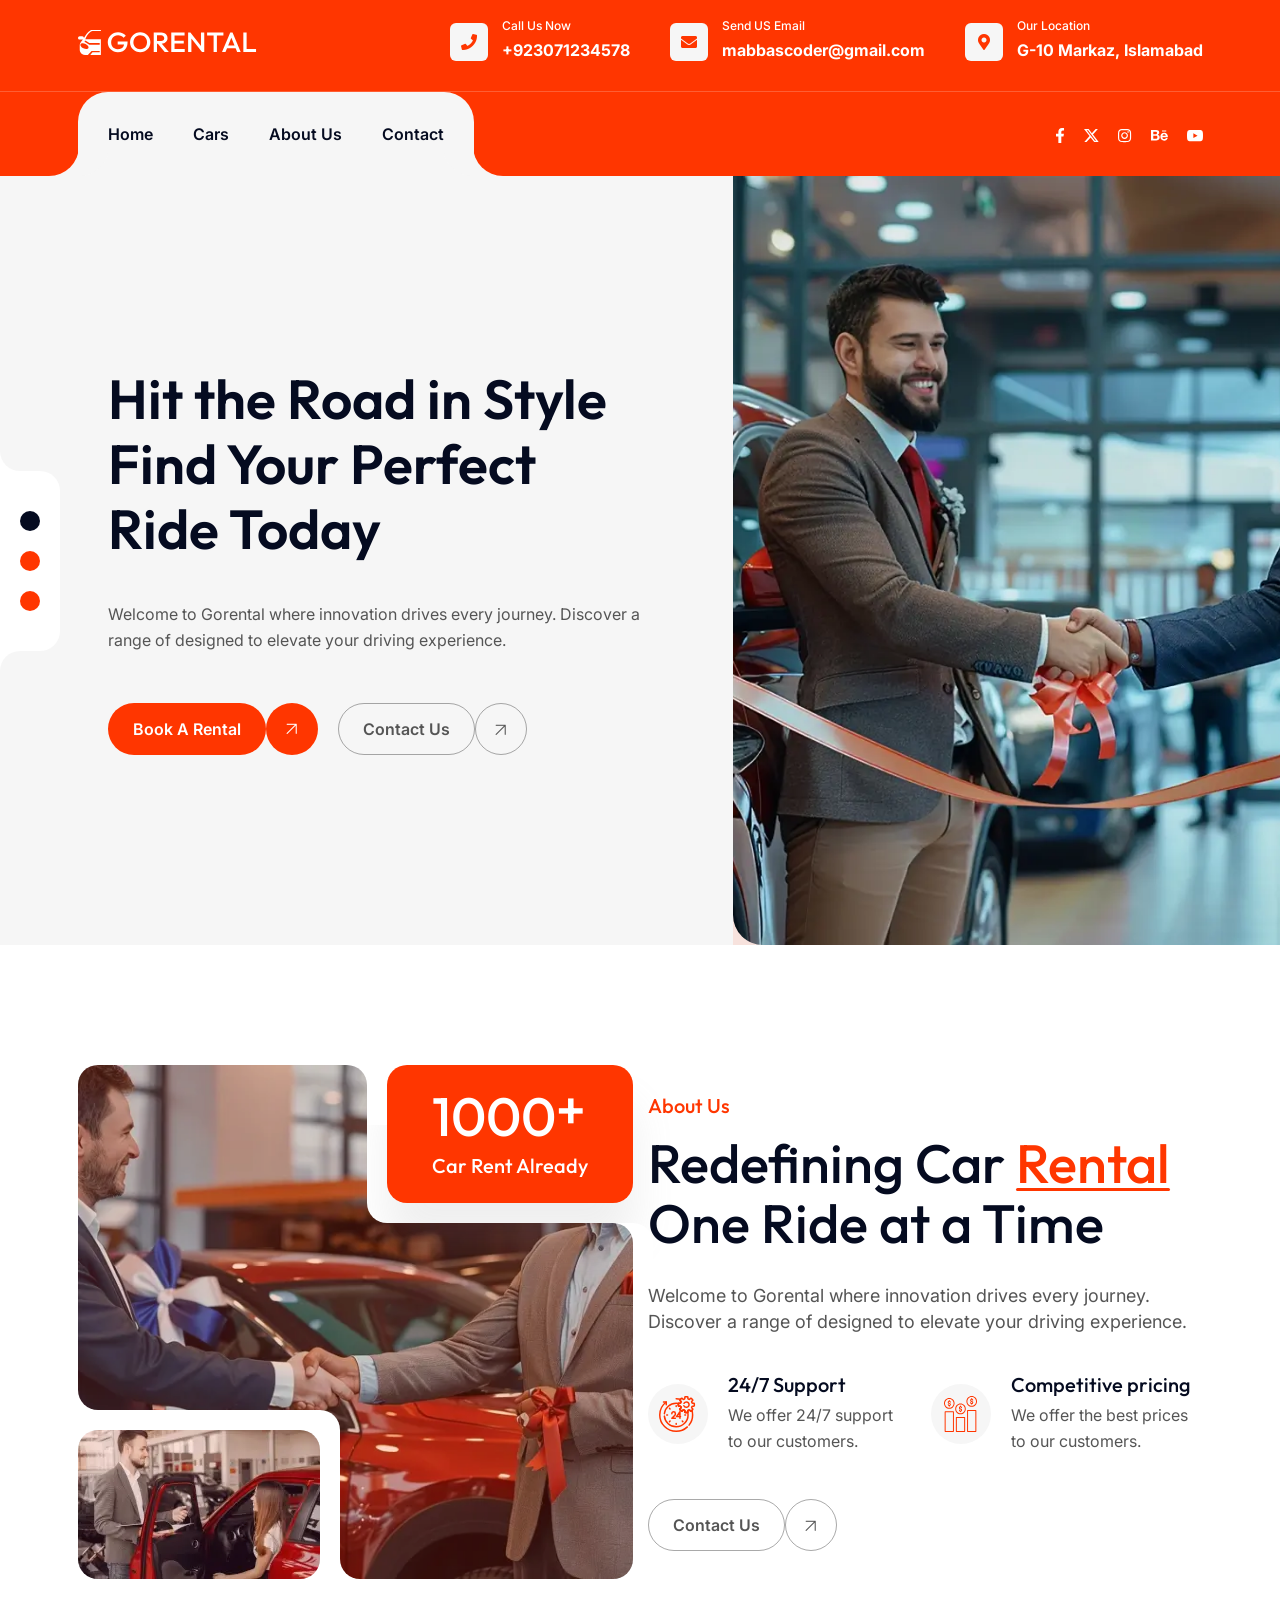
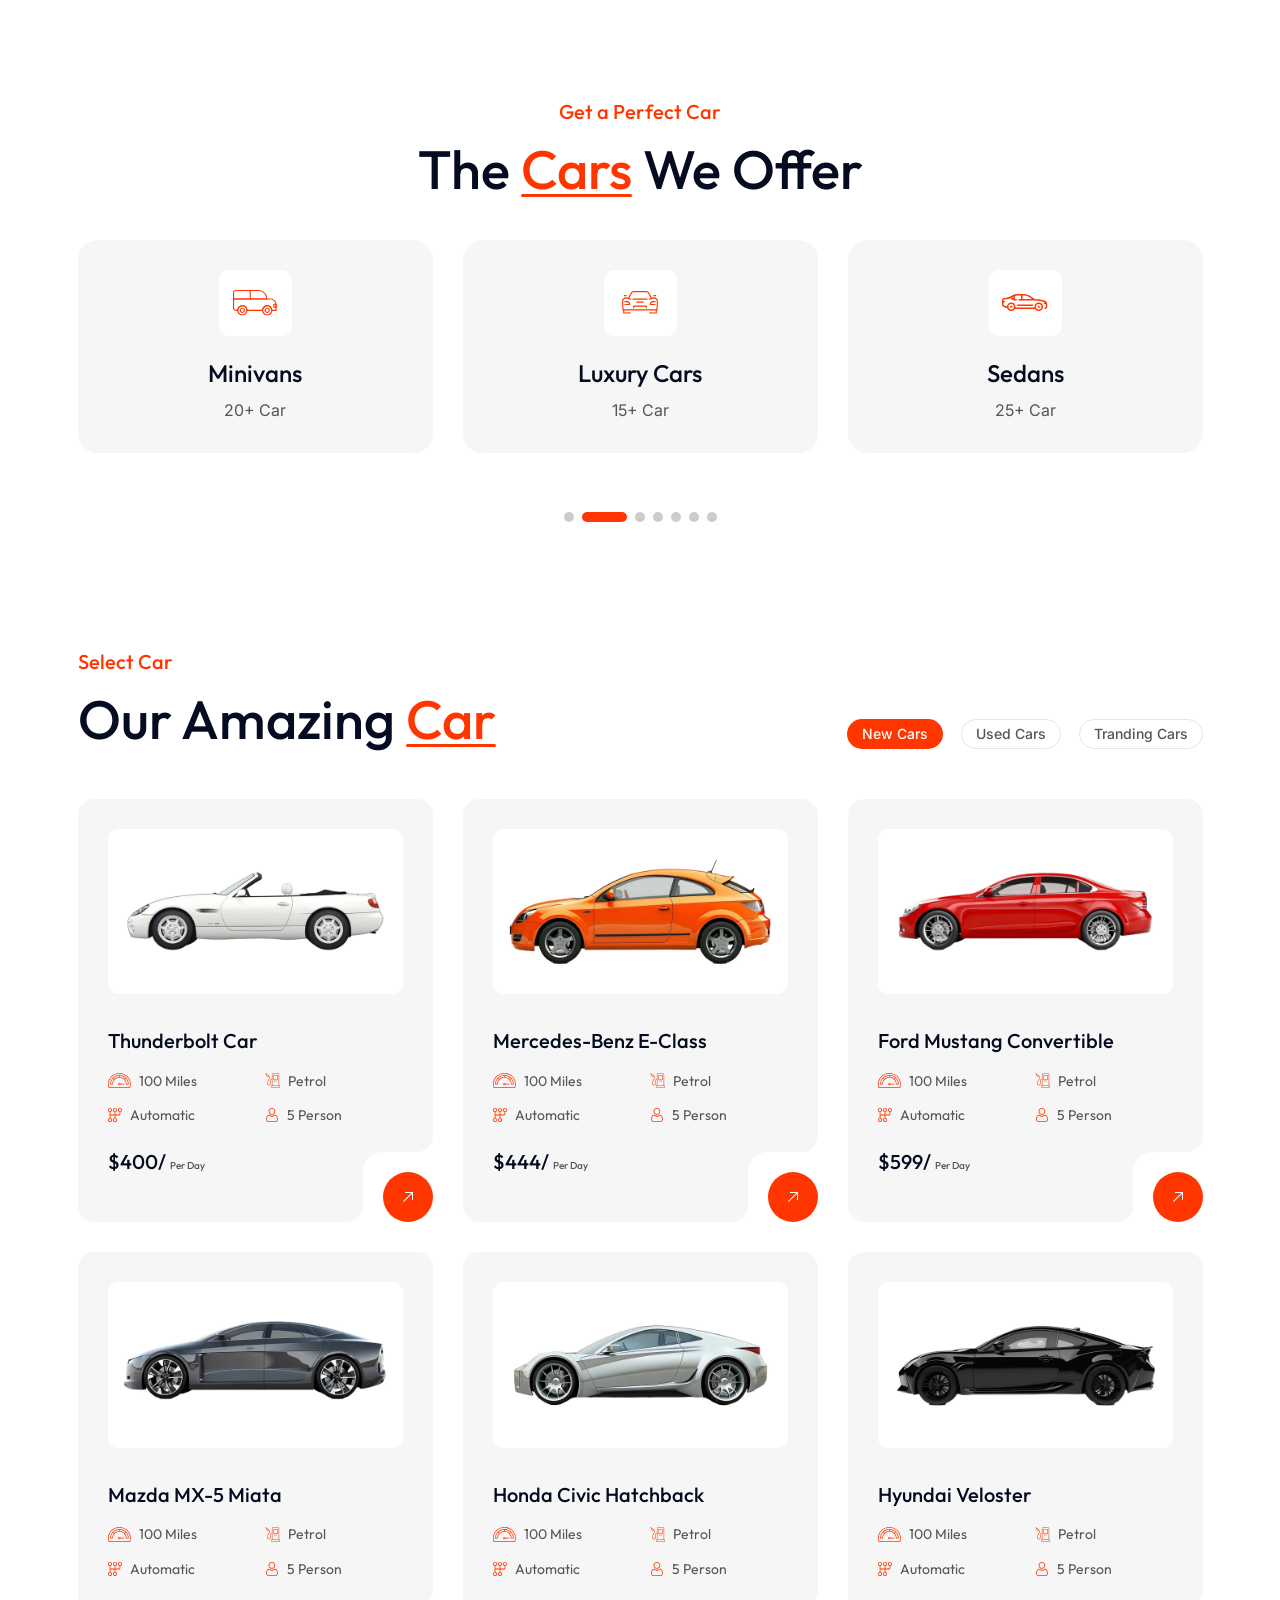
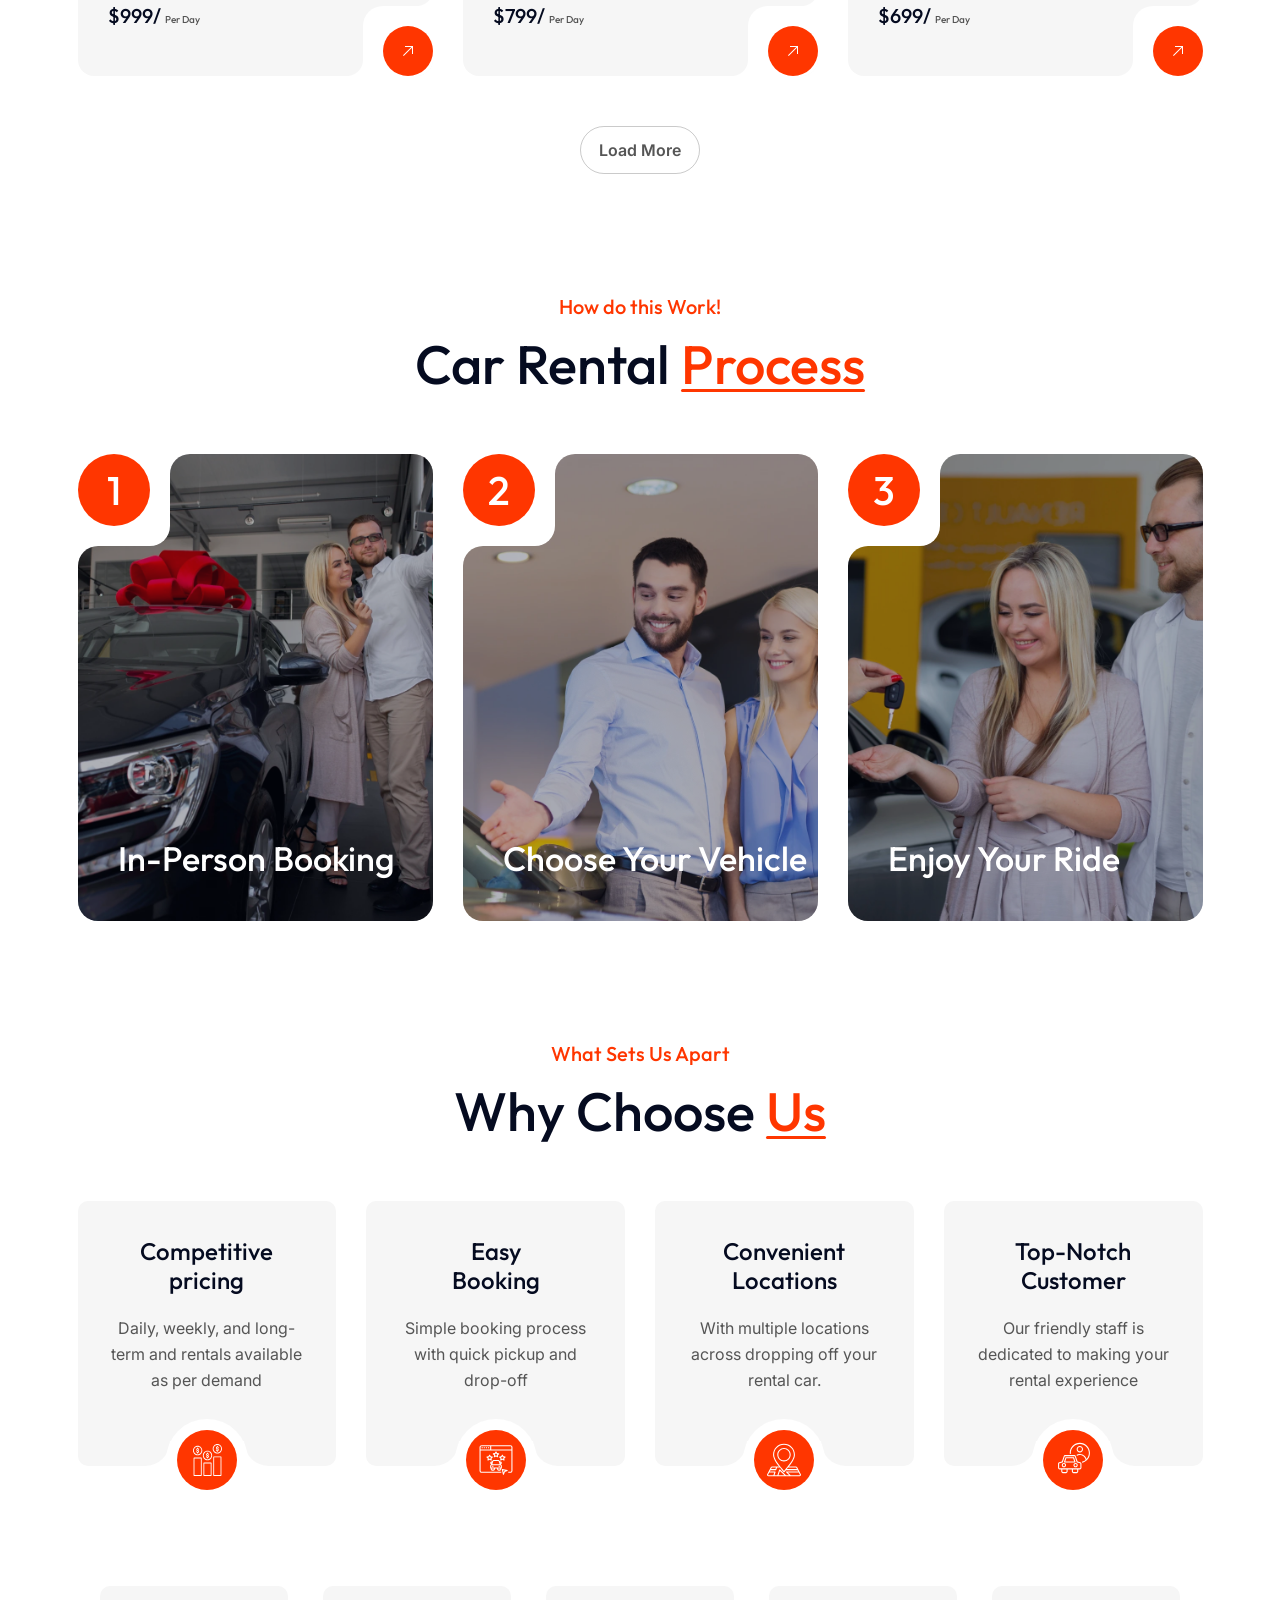
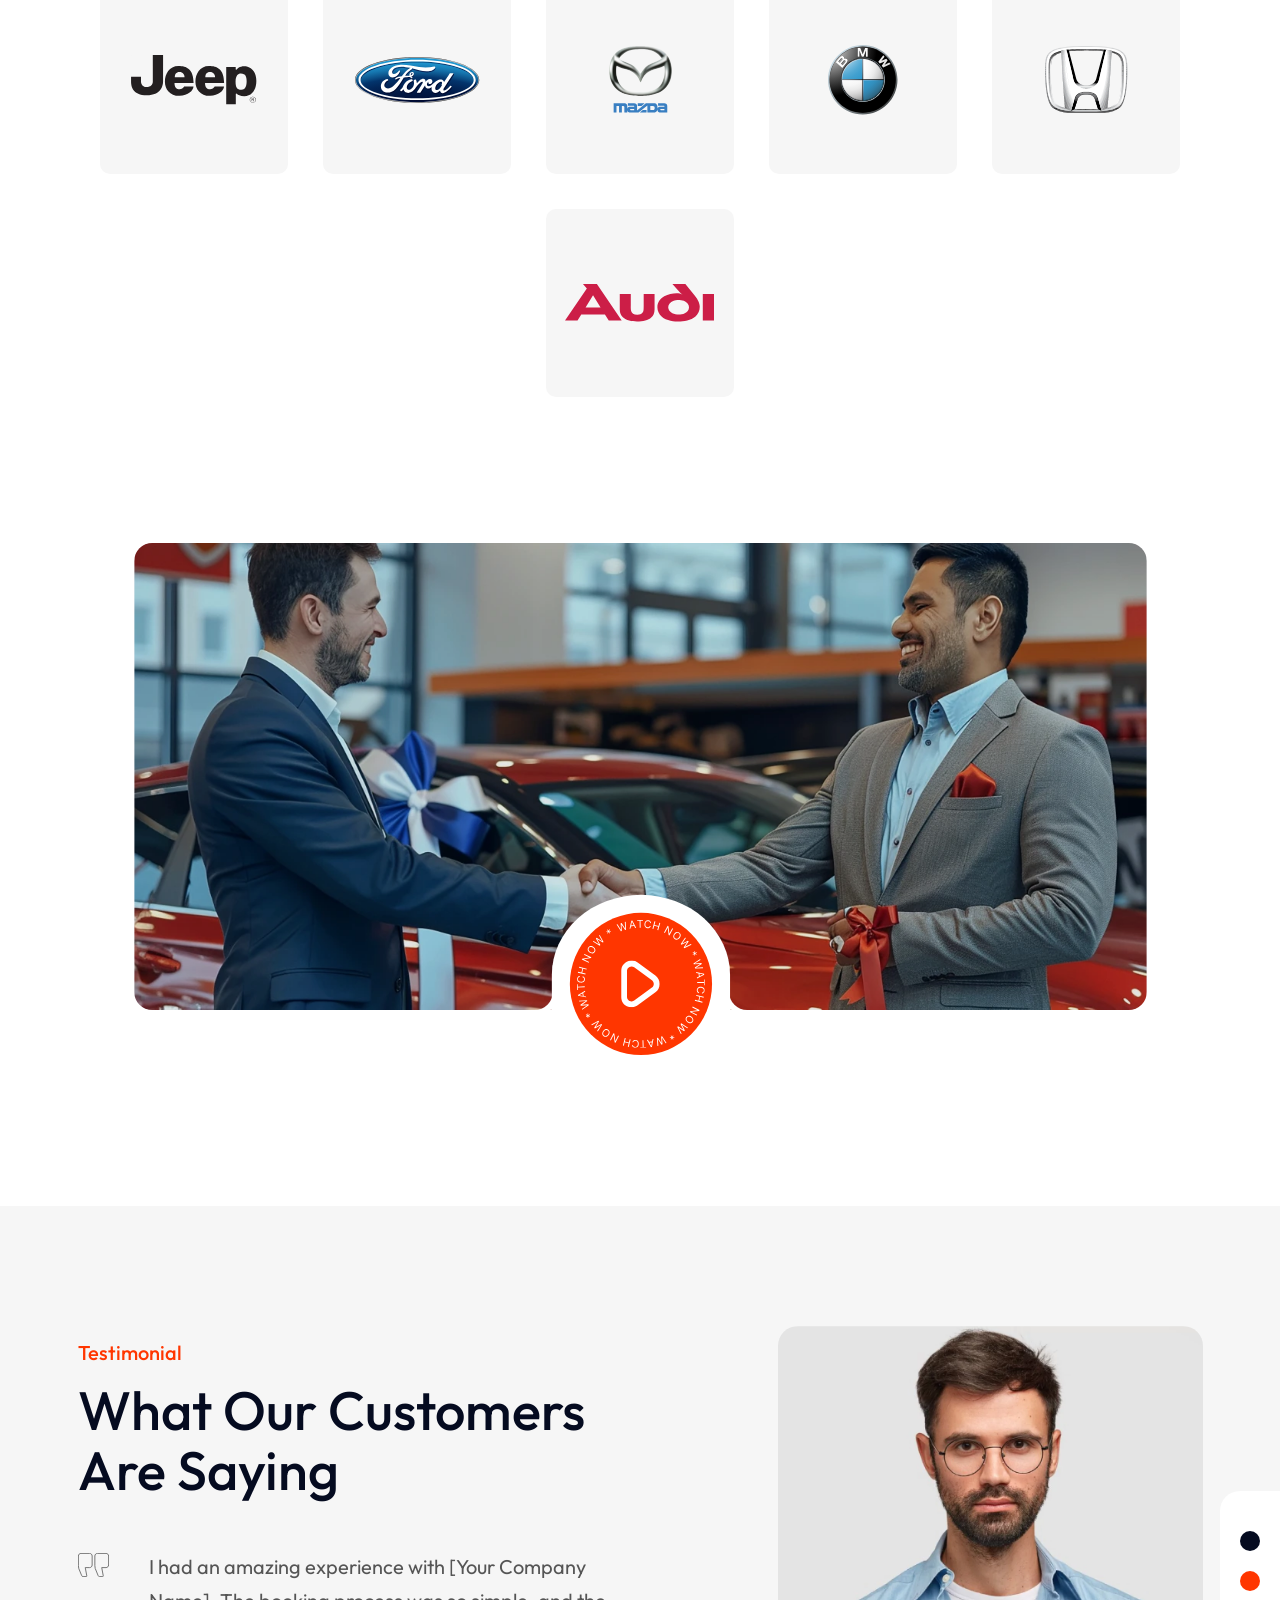
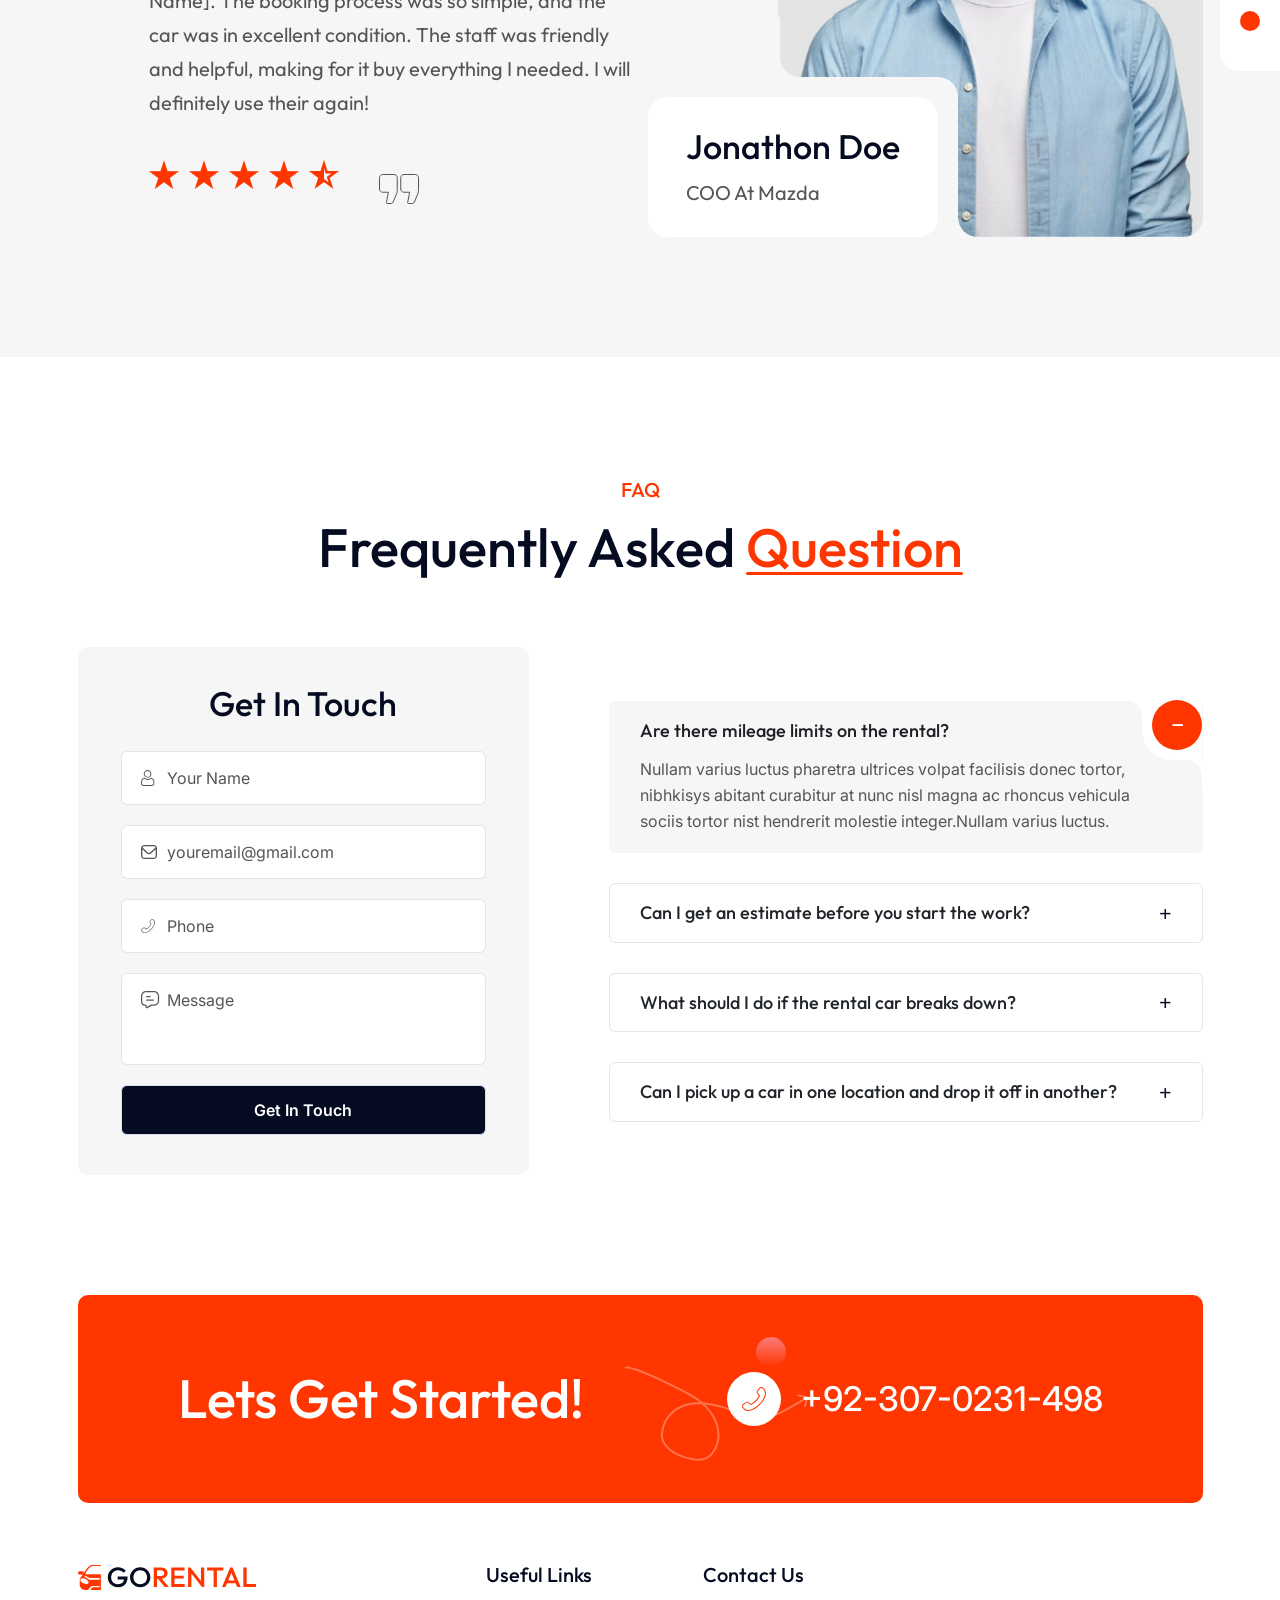
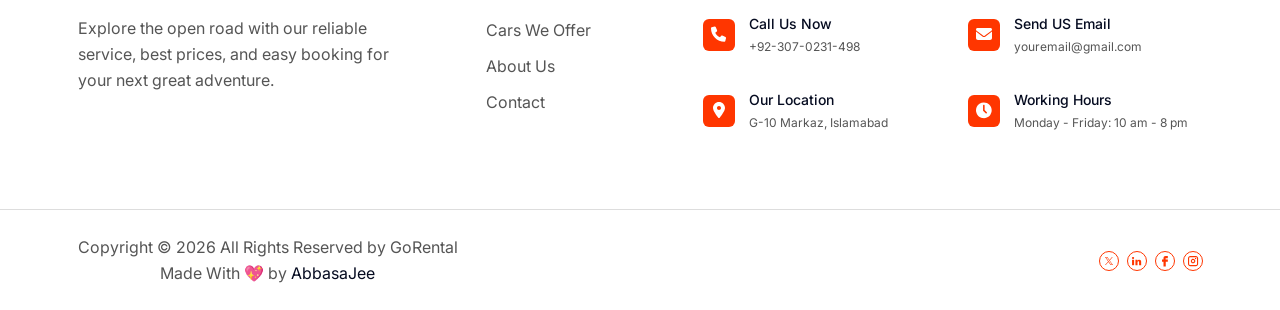
==== commit 2defdc35: "updated footer" ====
--- a/index.html
+++ b/index.html
@@ -1159,7 +1159,7 @@
                                         new Date().getFullYear()
                                     )
                                 </script>
-                                All Rights Reserved by GoRental
+                                All Rights Reserved by GoRental <br> Made With 💖 by <a href="https://abbasajee.vercel.app">AbbasaJee</a>
                             </p>
                             <ul class="footer-social">
                                 <li>
